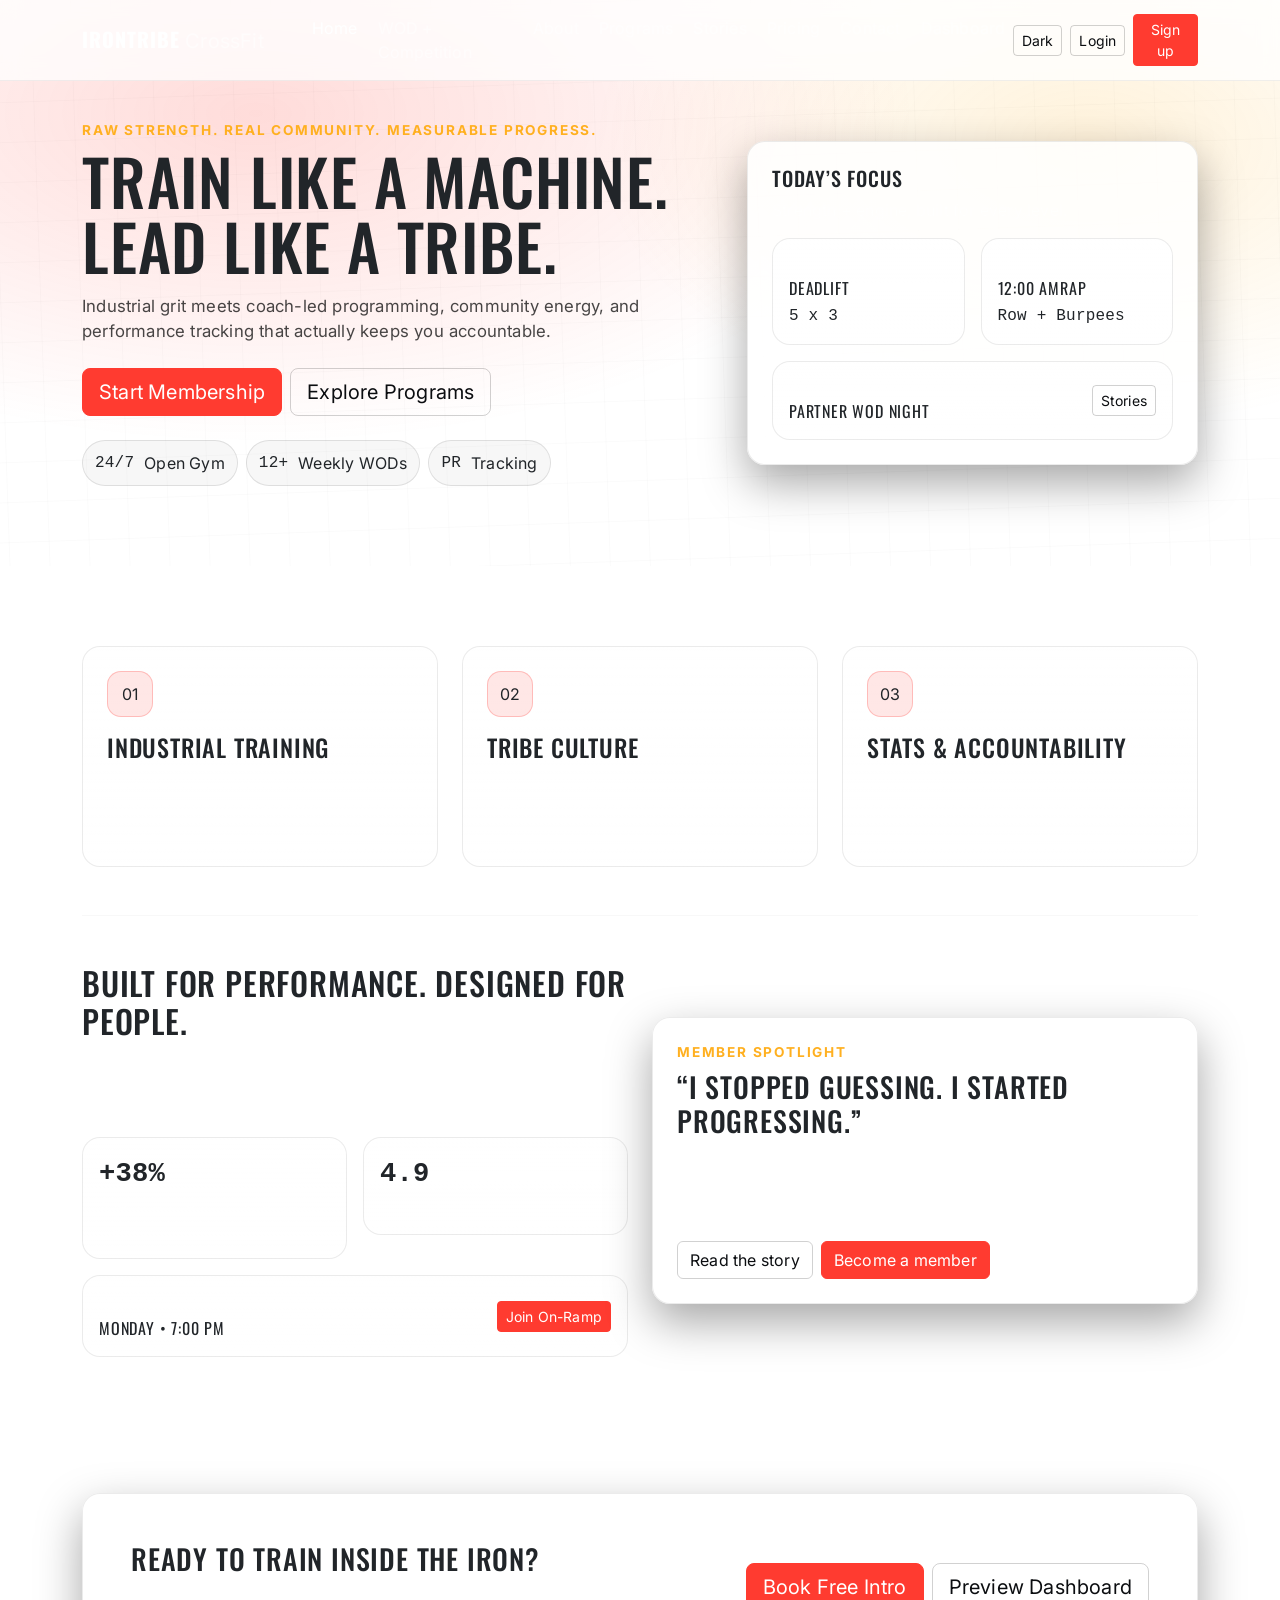
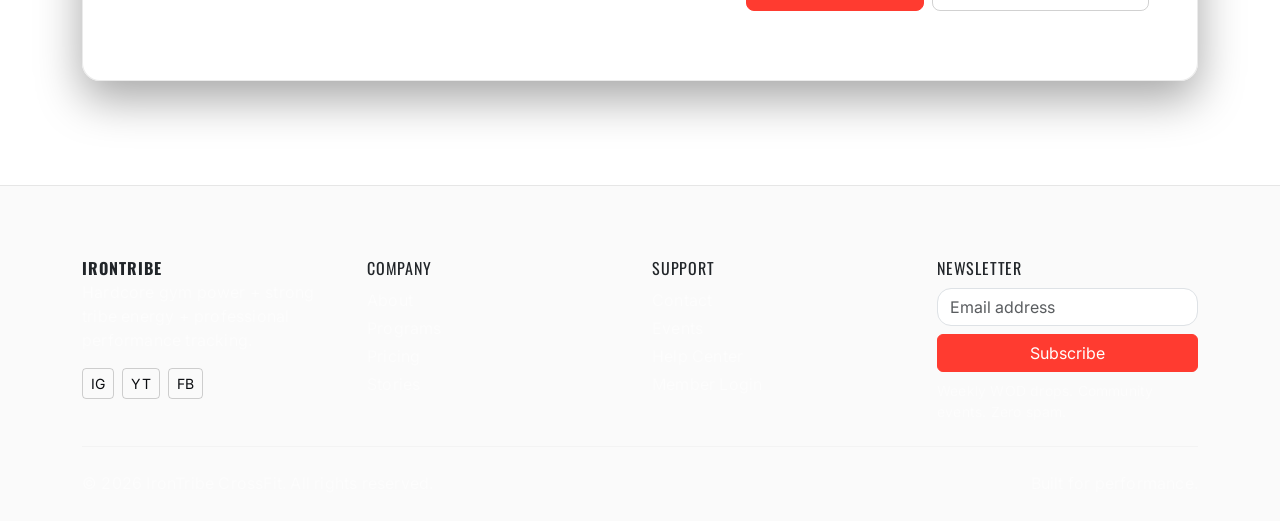
==== index.html @ 247bd391 "first commit" ====
<!doctype html>
<html lang="en" data-bs-theme="dark">
<head>
  <meta charset="utf-8">
  <meta name="viewport" content="width=device-width, initial-scale=1">
  <title>IronTribe CrossFit - Home</title>
  <link rel="preconnect" href="https://fonts.googleapis.com">
  <link rel="preconnect" href="https://fonts.gstatic.com" crossorigin>
  <link href="https://fonts.googleapis.com/css2?family=Inter:wght@400;500;600;700;800;900&family=Oswald:wght@400;600;700&display=swap" rel="stylesheet">
  <link href="https://cdn.jsdelivr.net/npm/bootstrap@5.3.3/dist/css/bootstrap.min.css" rel="stylesheet">
  <link rel="stylesheet" href="assets/css/style.css">
</head>
<body>
  <nav class="navbar navbar-expand-lg navbar-glass fixed-top">
    <div class="container">
      <a class="navbar-brand text-white" href="index.html">
        <span class="brand-mark h-display">IronTribe</span> <span class="text-white-50">CrossFit</span>
      </a>

      <div class="d-flex align-items-center gap-2 ms-auto order-lg-2">
        <button id="themeToggle" class="btn btn-sm btn-ghost" type="button" aria-pressed="false">Dark</button>
        <a class="btn btn-sm btn-ghost d-none d-md-inline-flex" href="login.html">Login</a>
        <a class="btn btn-sm btn-brand d-none d-md-inline-flex" href="register.html">Sign up</a>
        <button class="navbar-toggler btn btn-sm btn-ghost" type="button" data-bs-toggle="offcanvas" data-bs-target="#offcanvasNav" aria-controls="offcanvasNav">
          Menu
        </button>
      </div>

      <div class="collapse navbar-collapse order-lg-1">
        <ul class="navbar-nav ms-lg-4 gap-lg-1">
          <li class="nav-item"><a class="nav-link text-white" href="index.html">Home</a></li>
          <li class="nav-item"><a class="nav-link text-white-50" href="home-2.html">WOD + Competition</a></li>
          <li class="nav-item"><a class="nav-link text-white-50" href="about.html">About</a></li>
          <li class="nav-item"><a class="nav-link text-white-50" href="services.html">Programs</a></li>
          <li class="nav-item"><a class="nav-link text-white-50" href="blog.html">Stories</a></li>
          <li class="nav-item"><a class="nav-link text-white-50" href="pricing.html">Pricing</a></li>
          <li class="nav-item"><a class="nav-link text-white-50" href="contact.html">Contact</a></li>
          <li class="nav-item"><a class="nav-link text-white-50" href="dashboard.html">Dashboard</a></li>
        </ul>
      </div>
    </div>
  </nav>

  <div class="offcanvas offcanvas-end" tabindex="-1" id="offcanvasNav" aria-labelledby="offcanvasNavLabel">
    <div class="offcanvas-header">
      <h5 class="offcanvas-title h-display" id="offcanvasNavLabel">IronTribe</h5>
      <button type="button" class="btn-close" data-bs-dismiss="offcanvas" aria-label="Close"></button>
    </div>
    <div class="offcanvas-body">
      <div class="d-grid gap-2 mb-3">
        <a class="btn btn-ghost" href="login.html">Login</a>
        <a class="btn btn-brand" href="register.html">Sign up</a>
      </div>
      <ul class="navbar-nav">
        <li class="nav-item"><a class="nav-link" href="index.html">Home</a></li>
        <li class="nav-item"><a class="nav-link" href="home-2.html">WOD + Competition</a></li>
        <li class="nav-item"><a class="nav-link" href="about.html">About</a></li>
        <li class="nav-item"><a class="nav-link" href="services.html">Programs</a></li>
        <li class="nav-item"><a class="nav-link" href="blog.html">Stories</a></li>
        <li class="nav-item"><a class="nav-link" href="pricing.html">Pricing</a></li>
        <li class="nav-item"><a class="nav-link" href="contact.html">Contact</a></li>
        <li class="nav-item"><a class="nav-link" href="dashboard.html">Dashboard</a></li>
      </ul>
    </div>
  </div>

  <header class="hero">
    <div class="hero-grid" aria-hidden="true"></div>
    <div class="container">
      <div class="row align-items-center g-4">
        <div class="col-lg-7">
          <div class="kicker">Raw strength. Real community. Measurable progress.</div>
          <h1 class="mega h-display mt-2">Train like a machine.<br>Lead like a tribe.</h1>
          <p class="sublead mt-3 mb-4">Industrial grit meets coach-led programming, community energy, and performance tracking that actually keeps you accountable.</p>
          <div class="d-flex flex-wrap gap-2">
            <a class="btn btn-brand btn-lg" href="pricing.html">Start Membership</a>
            <a class="btn btn-ghost btn-lg" href="services.html">Explore Programs</a>
          </div>
          <div class="d-flex flex-wrap gap-2 mt-4">
            <span class="badge-metric"><span class="mono">24/7</span> Open Gym</span>
            <span class="badge-metric"><span class="mono">12+</span> Weekly WODs</span>
            <span class="badge-metric"><span class="mono">PR</span> Tracking</span>
          </div>
        </div>
        <div class="col-lg-5">
          <div class="surface p-4">
            <h5 class="h-display mb-2">Today’s Focus</h5>
            <p class="text-white-50 mb-3">Strength + engine, built for every level.</p>
            <div class="row g-3">
              <div class="col-6">
                <div class="card-industrial p-3 h-100">
                  <div class="text-white-50 small">Lift</div>
                  <div class="h-display mb-1">Deadlift</div>
                  <div class="mono">5 x 3</div>
                </div>
              </div>
              <div class="col-6">
                <div class="card-industrial p-3 h-100">
                  <div class="text-white-50 small">Metcon</div>
                  <div class="h-display mb-1">12:00 AMRAP</div>
                  <div class="mono">Row + Burpees</div>
                </div>
              </div>
              <div class="col-12">
                <div class="card-industrial p-3">
                  <div class="d-flex justify-content-between align-items-center">
                    <div>
                      <div class="text-white-50 small">Community</div>
                      <div class="h-display">Partner WOD Night</div>
                    </div>
                    <a class="btn btn-sm btn-ghost" href="blog.html">Stories</a>
                  </div>
                </div>
              </div>
            </div>
          </div>
        </div>
      </div>
    </div>
  </header>

  <section class="section">
    <div class="container">
      <div class="row g-4">
        <div class="col-lg-4">
          <div class="card-industrial p-4 h-100">
            <div class="icon-chip mb-3">01</div>
            <h4 class="h-display">Industrial Training</h4>
            <p class="text-white-50 mb-0">No fluff. Smart strength, classic conditioning, and relentless consistency.</p>
          </div>
        </div>
        <div class="col-lg-4">
          <div class="card-industrial p-4 h-100">
            <div class="icon-chip mb-3">02</div>
            <h4 class="h-display">Tribe Culture</h4>
            <p class="text-white-50 mb-0">Coaches know your name. Members celebrate PRs like victories.</p>
          </div>
        </div>
        <div class="col-lg-4">
          <div class="card-industrial p-4 h-100">
            <div class="icon-chip mb-3">03</div>
            <h4 class="h-display">Stats & Accountability</h4>
            <p class="text-white-50 mb-0">Track WODs, attendance, leaderboards, and personal records in one place.</p>
          </div>
        </div>
      </div>

      <hr class="hr-steel my-5">

      <div class="row align-items-center g-4">
        <div class="col-lg-6">
          <h2 class="h-display">Built for performance. Designed for people.</h2>
          <p class="text-white-50">We’re a premium functional training gym with industrial grit and a welcoming tribe. Whether you’re chasing your first pull-up or a competition podium, we build your plan and track the proof.</p>
          <div class="row g-3">
            <div class="col-6">
              <div class="card-industrial p-3">
                <div class="stat mono">+38%</div>
                <div class="text-white-50">Average strength increase (12 weeks)</div>
              </div>
            </div>
            <div class="col-6">
              <div class="card-industrial p-3">
                <div class="stat mono">4.9</div>
                <div class="text-white-50">Community rating</div>
              </div>
            </div>
            <div class="col-12">
              <div class="card-industrial p-3">
                <div class="d-flex justify-content-between flex-wrap gap-2 align-items-center">
                  <div>
                    <div class="text-white-50">Next On-Ramp</div>
                    <div class="h-display">Monday • 7:00 PM</div>
                  </div>
                  <a class="btn btn-sm btn-brand" href="services.html">Join On-Ramp</a>
                </div>
              </div>
            </div>
          </div>
        </div>
        <div class="col-lg-6">
          <div class="surface p-4">
            <div class="kicker">Member spotlight</div>
            <h3 class="h-display mt-2">“I stopped guessing. I started progressing.”</h3>
            <p class="text-white-50 mb-4">In 90 days, Mira built a 100kg deadlift, got her first strict pull-up, and finally stayed consistent—because the tribe kept showing up with her.</p>
            <div class="d-flex flex-wrap gap-2">
              <a class="btn btn-ghost" href="blog-details.html">Read the story</a>
              <a class="btn btn-brand" href="register.html">Become a member</a>
            </div>
          </div>
        </div>
      </div>

    </div>
  </section>

  <section class="section-sm">
    <div class="container">
      <div class="surface p-4 p-lg-5">
        <div class="row align-items-center g-4">
          <div class="col-lg-7">
            <h3 class="h-display">Ready to train inside the iron?</h3>
            <p class="text-white-50 mb-0">Book a free intro, meet a coach, and get a plan that fits your body and your schedule.</p>
          </div>
          <div class="col-lg-5">
            <div class="d-flex flex-wrap gap-2 justify-content-lg-end">
              <a class="btn btn-brand btn-lg" href="contact.html">Book Free Intro</a>
              <a class="btn btn-ghost btn-lg" href="dashboard.html">Preview Dashboard</a>
            </div>
          </div>
        </div>
      </div>
    </div>
  </section>

  <footer class="footer mt-5">
    <div class="container">
      <div class="row g-4">
        <div class="col-lg-3">
          <div class="h-display brand-mark">IronTribe</div>
          <p class="text-white-50">Hardcore gym power + strong tribe energy + professional performance tracking.</p>
          <div class="d-flex gap-2">
            <a class="btn btn-sm btn-ghost" href="#">IG</a>
            <a class="btn btn-sm btn-ghost" href="#">YT</a>
            <a class="btn btn-sm btn-ghost" href="#">FB</a>
          </div>
        </div>
        <div class="col-6 col-lg-3">
          <div class="h-display mb-2">Company</div>
          <div class="d-grid gap-1">
            <a class="text-white-50" href="about.html">About</a>
            <a class="text-white-50" href="services.html">Programs</a>
            <a class="text-white-50" href="pricing.html">Pricing</a>
            <a class="text-white-50" href="blog.html">Stories</a>
          </div>
        </div>
        <div class="col-6 col-lg-3">
          <div class="h-display mb-2">Support</div>
          <div class="d-grid gap-1">
            <a class="text-white-50" href="contact.html">Contact</a>
            <a class="text-white-50" href="coming-soon.html">Events</a>
            <a class="text-white-50" href="404.html">Help Center</a>
            <a class="text-white-50" href="login.html">Member Login</a>
          </div>
        </div>
        <div class="col-lg-3">
          <div class="h-display mb-2">Newsletter</div>
          <form class="d-grid gap-2">
            <input class="form-control" type="email" placeholder="Email address" required>
            <button class="btn btn-brand" type="submit">Subscribe</button>
            <div class="text-white-50 small">Weekly WOD drops. Community events. Zero spam.</div>
          </form>
        </div>
      </div>
      <hr class="hr-steel my-4">
      <div class="d-flex flex-wrap gap-2 justify-content-between align-items-center">
        <div class="text-white-50">© <span id="currentYear">2026</span> IronTribe CrossFit. All rights reserved.</div>
        <div class="text-white-50">Built for performance.</div>
      </div>
    </div>
  </footer>

  <button id="backToTop" class="btn btn-brand back-to-top" type="button">Top</button>

  <script src="https://cdn.jsdelivr.net/npm/bootstrap@5.3.3/dist/js/bootstrap.bundle.min.js"></script>
  <script src="assets/js/main.js"></script>
</body>
</html>
---- assets/css/style.css ----
:root{
  --brand: #ff3b30;
  --brand-2: #ffb020;
  --ink: #0b0d10;
  --ink-2: #11151b;
  --paper: #f6f7f9;
  --muted: rgba(255,255,255,.7);
  --steel: rgba(255,255,255,.08);
  --shadow: 0 18px 45px rgba(0,0,0,.35);
  --radius: 18px;
}

html[data-bs-theme="dark"]{
  --paper: #0b0d10;
  --ink: #f6f7f9;
  --ink-2: #d6d9df;
}

body{
  font-family: "Inter", system-ui, -apple-system, Segoe UI, Roboto, Arial, sans-serif;
  letter-spacing: .2px;
}

.h-display{
  font-family: "Oswald", system-ui, -apple-system, Segoe UI, Roboto, Arial, sans-serif;
  letter-spacing: .8px;
  text-transform: uppercase;
}

.brand-mark{
  font-weight: 900;
  letter-spacing: 1px;
}

.navbar{
  backdrop-filter: blur(10px);
}

.navbar-glass{
  background: linear-gradient(180deg, rgba(0,0,0,.55), rgba(0,0,0,.25));
  border-bottom: 1px solid rgba(255,255,255,.08);
}

html[data-bs-theme="light"] .navbar-glass{
  background: rgba(255,255,255,.75);
  border-bottom: 1px solid rgba(0,0,0,.06);
}

.btn-brand{
  --bs-btn-bg: var(--brand);
  --bs-btn-border-color: var(--brand);
  --bs-btn-hover-bg: #ff1f15;
  --bs-btn-hover-border-color: #ff1f15;
  --bs-btn-color: #fff;
  --bs-btn-hover-color: #fff;
}

.btn-ghost{
  --bs-btn-bg: transparent;
  --bs-btn-border-color: rgba(255,255,255,.22);
  --bs-btn-color: #fff;
  --bs-btn-hover-bg: rgba(255,255,255,.08);
  --bs-btn-hover-color: #fff;
}

html[data-bs-theme="light"] .btn-ghost{
  --bs-btn-border-color: rgba(0,0,0,.18);
  --bs-btn-color: #0b0d10;
  --bs-btn-hover-bg: rgba(0,0,0,.06);
  --bs-btn-hover-color: #0b0d10;
}

.section{
  padding: 80px 0;
}

.section-sm{
  padding: 56px 0;
}

.surface{
  border-radius: var(--radius);
  border: 1px solid rgba(255,255,255,.10);
  background: rgba(255,255,255,.04);
  box-shadow: var(--shadow);
}

html[data-bs-theme="light"] .surface{
  border: 1px solid rgba(0,0,0,.08);
  background: rgba(255,255,255,.85);
}

.hero{
  position: relative;
  padding: 120px 0 80px;
  overflow: hidden;
}

.hero::before{
  content: "";
  position: absolute;
  inset: 0;
  background:
    radial-gradient(1200px 600px at 20% 20%, rgba(255,59,48,.35), transparent 55%),
    radial-gradient(900px 520px at 85% 25%, rgba(255,176,32,.25), transparent 55%),
    linear-gradient(180deg, rgba(0,0,0,.78), rgba(0,0,0,.35));
  z-index: 0;
}

html[data-bs-theme="light"] .hero::before{
  background:
    radial-gradient(1200px 600px at 20% 20%, rgba(255,59,48,.18), transparent 55%),
    radial-gradient(900px 520px at 85% 25%, rgba(255,176,32,.16), transparent 55%),
    linear-gradient(180deg, rgba(255,255,255,.92), rgba(255,255,255,.78));
}

.hero .container{
  position: relative;
  z-index: 1;
}

.hero-grid{
  position: absolute;
  inset: -40px;
  opacity: .35;
  background-image:
    linear-gradient(to right, rgba(255,255,255,.08) 1px, transparent 1px),
    linear-gradient(to bottom, rgba(255,255,255,.08) 1px, transparent 1px);
  background-size: 40px 40px;
  transform: rotate(-2deg);
  z-index: 0;
}

html[data-bs-theme="light"] .hero-grid{
  opacity: .18;
  background-image:
    linear-gradient(to right, rgba(0,0,0,.10) 1px, transparent 1px),
    linear-gradient(to bottom, rgba(0,0,0,.10) 1px, transparent 1px);
}

.kicker{
  color: var(--brand-2);
  font-weight: 700;
  text-transform: uppercase;
  letter-spacing: 1.8px;
  font-size: .85rem;
}

.mega{
  font-size: clamp(2.2rem, 3.7vw + 1rem, 4.2rem);
  line-height: 1.02;
}

.sublead{
  font-size: 1.05rem;
  color: rgba(255,255,255,.82);
}

html[data-bs-theme="light"] .sublead{
  color: rgba(0,0,0,.72);
}

.badge-metric{
  display: inline-flex;
  align-items: center;
  gap: 10px;
  padding: 10px 12px;
  border-radius: 999px;
  border: 1px solid rgba(255,255,255,.14);
  background: rgba(255,255,255,.06);
}

html[data-bs-theme="light"] .badge-metric{
  border: 1px solid rgba(0,0,0,.10);
  background: rgba(0,0,0,.03);
}

.card-industrial{
  border-radius: var(--radius);
  border: 1px solid rgba(255,255,255,.10);
  background: linear-gradient(180deg, rgba(255,255,255,.06), rgba(255,255,255,.03));
}

html[data-bs-theme="light"] .card-industrial{
  border: 1px solid rgba(0,0,0,.08);
  background: linear-gradient(180deg, rgba(255,255,255,.95), rgba(255,255,255,.85));
}

.icon-chip{
  width: 46px;
  height: 46px;
  border-radius: 14px;
  display: inline-flex;
  align-items: center;
  justify-content: center;
  background: rgba(255,59,48,.12);
  border: 1px solid rgba(255,59,48,.25);
}

.stat{
  font-weight: 900;
  font-size: 1.7rem;
}

.hr-steel{
  border-top: 1px solid rgba(255,255,255,.12);
}

html[data-bs-theme="light"] .hr-steel{
  border-top: 1px solid rgba(0,0,0,.10);
}

.footer{
  padding: 70px 0 26px;
  border-top: 1px solid rgba(255,255,255,.10);
  background: linear-gradient(180deg, rgba(255,255,255,.03), rgba(255,255,255,.02));
}

html[data-bs-theme="light"] .footer{
  border-top: 1px solid rgba(0,0,0,.08);
  background: rgba(0,0,0,.02);
}

.footer a{
  text-decoration: none;
}

.back-to-top{
  position: fixed;
  right: 18px;
  bottom: 18px;
  z-index: 1030;
  display: none;
}

.table thead th{
  white-space: nowrap;
}

.mono{
  font-family: ui-monospace, SFMono-Regular, Menlo, Monaco, Consolas, "Liberation Mono", "Courier New", monospace;
}

.page-hero{
  padding: 86px 0 48px;
  position: relative;
  overflow: hidden;
}

.page-hero::before{
  content: "";
  position: absolute;
  inset: 0;
  background:
    radial-gradient(1100px 520px at 15% 30%, rgba(255,59,48,.22), transparent 55%),
    radial-gradient(900px 520px at 85% 20%, rgba(255,176,32,.16), transparent 55%),
    linear-gradient(180deg, rgba(0,0,0,.70), rgba(0,0,0,.30));
  z-index: 0;
}

html[data-bs-theme="light"] .page-hero::before{
  background:
    radial-gradient(1100px 520px at 15% 30%, rgba(255,59,48,.14), transparent 55%),
    radial-gradient(900px 520px at 85% 20%, rgba(255,176,32,.12), transparent 55%),
    linear-gradient(180deg, rgba(255,255,255,.92), rgba(255,255,255,.78));
}

.page-hero .container{
  position: relative;
  z-index: 1;
}

.form-control, .form-select{
  border-radius: 14px;
}

.rounded-xxl{
  border-radius: 24px;
}
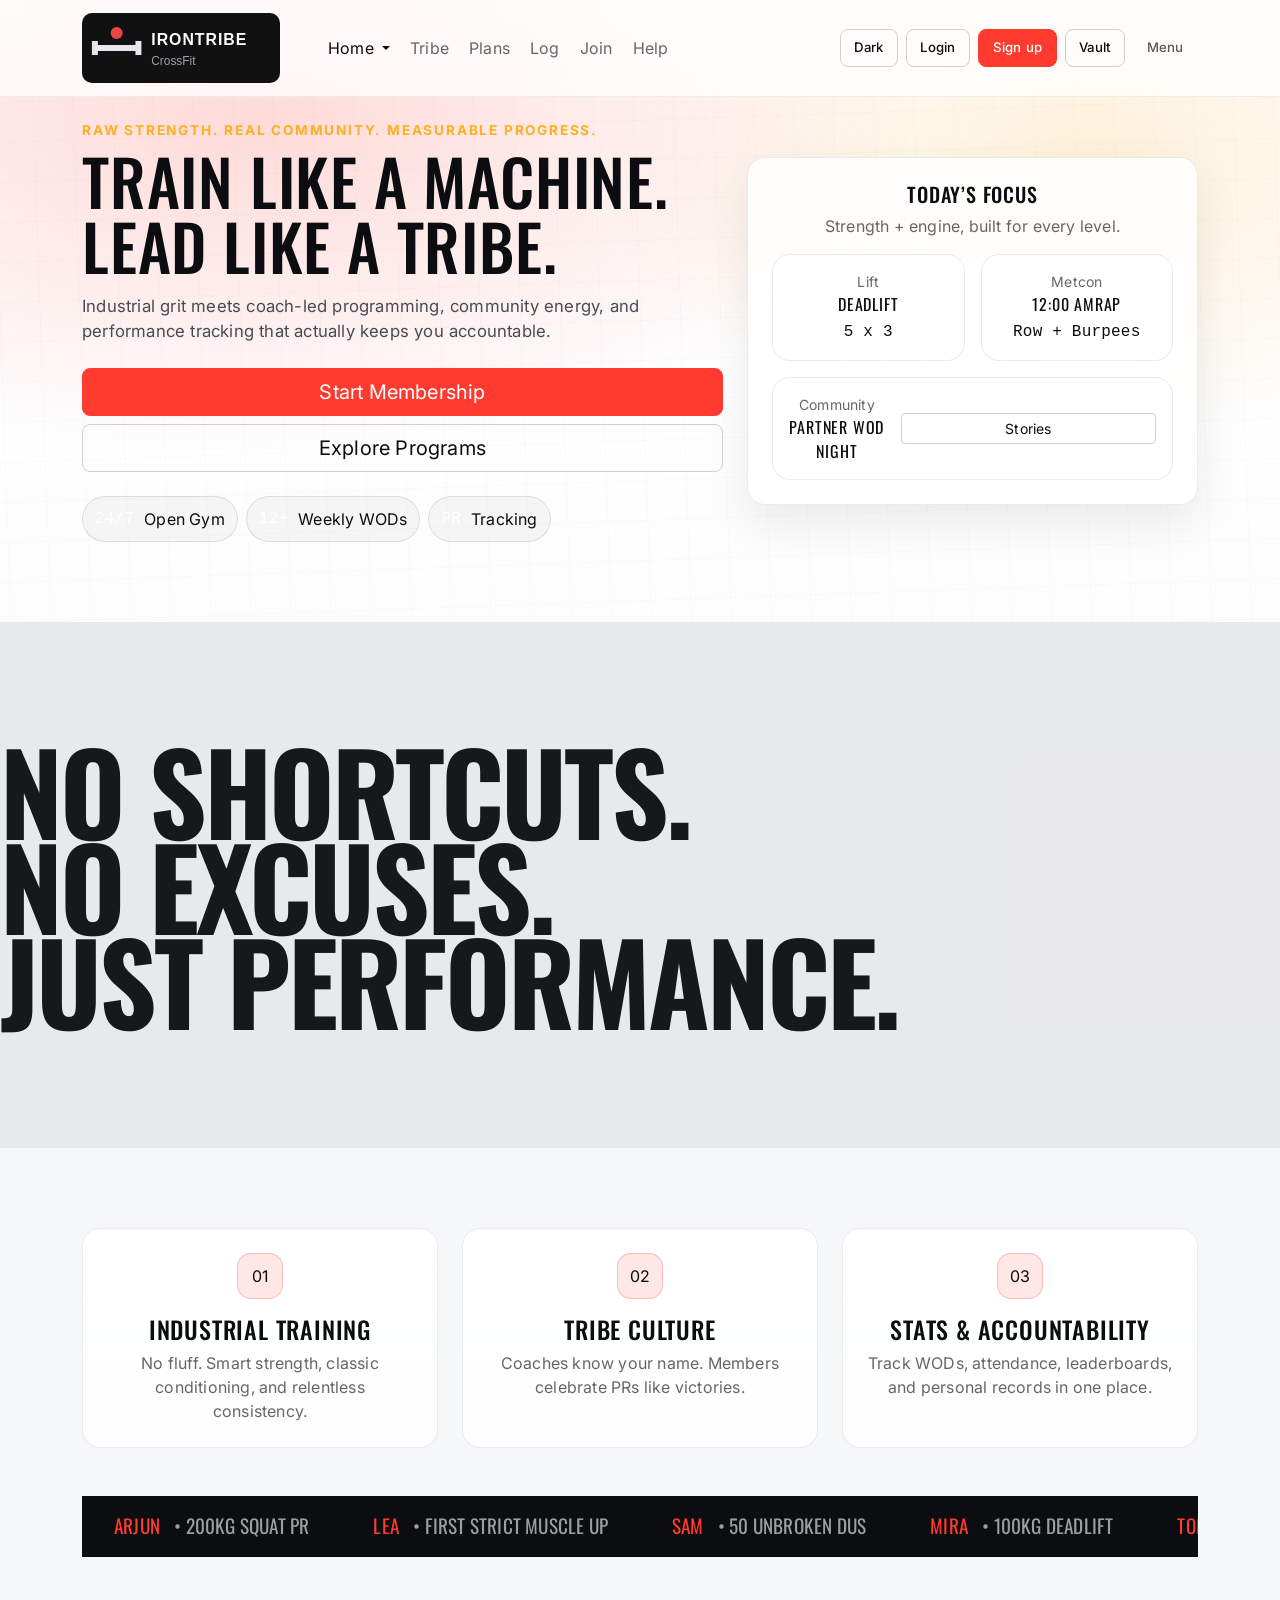
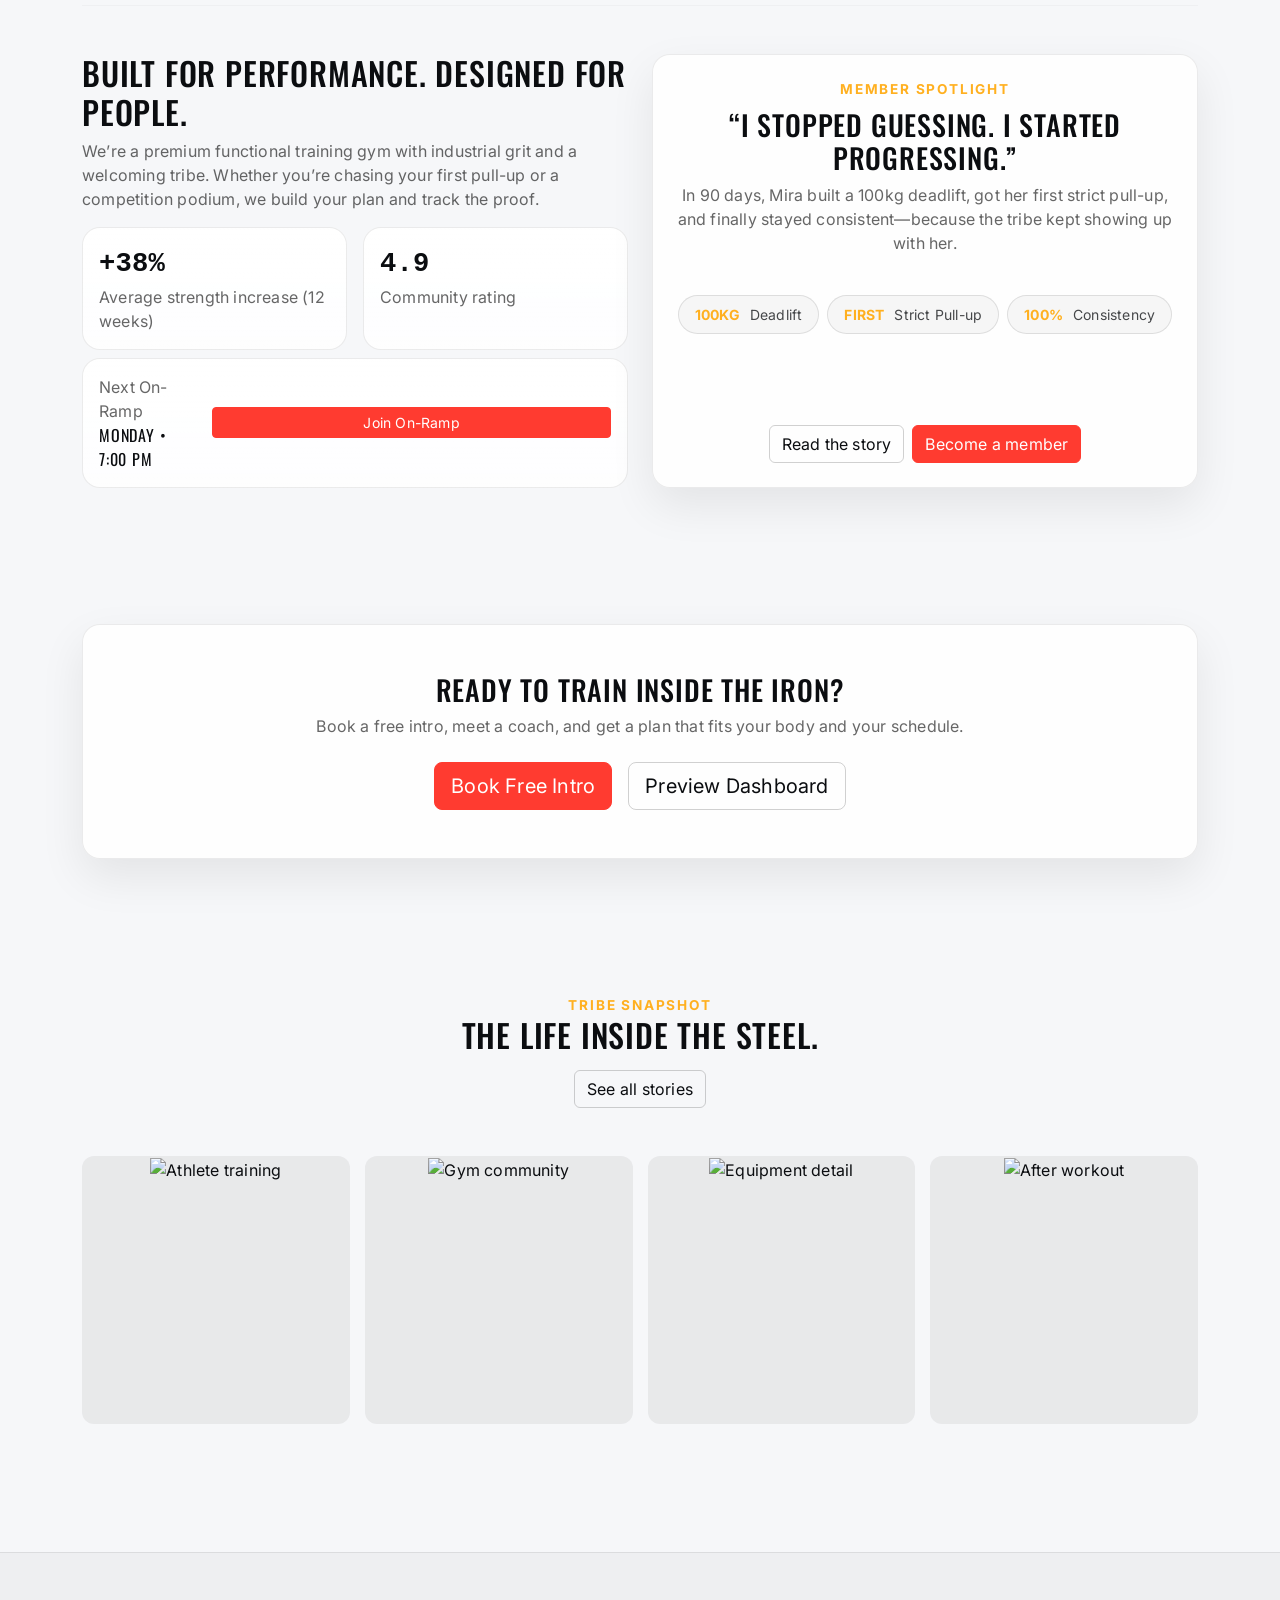
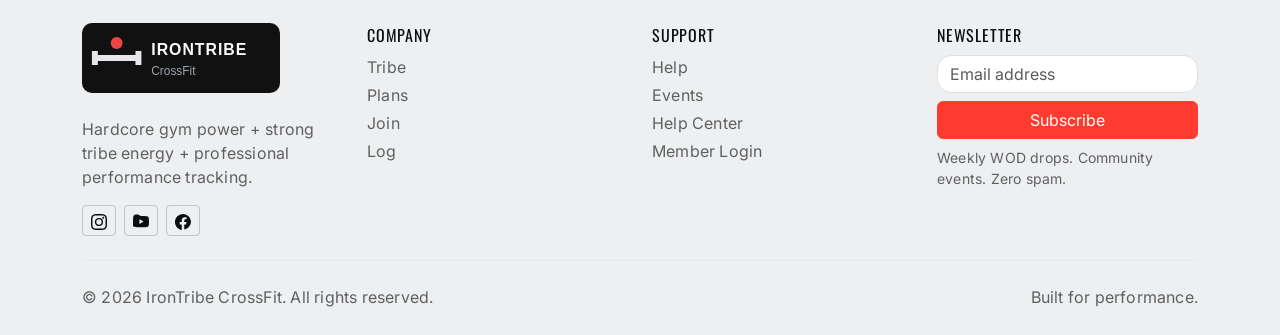
==== commit 5cc878d7: "upd1" ====
--- a/index.html
+++ b/index.html
@@ -1,41 +1,56 @@
 <!doctype html>
 <html lang="en" data-bs-theme="dark">
+
 <head>
+  <link rel="icon" type="image/svg+xml" href="assets/images/favicon.svg">
   <meta charset="utf-8">
   <meta name="viewport" content="width=device-width, initial-scale=1">
   <title>IronTribe CrossFit - Home</title>
   <link rel="preconnect" href="https://fonts.googleapis.com">
   <link rel="preconnect" href="https://fonts.gstatic.com" crossorigin>
-  <link href="https://fonts.googleapis.com/css2?family=Inter:wght@400;500;600;700;800;900&family=Oswald:wght@400;600;700&display=swap" rel="stylesheet">
+  <link
+    href="https://fonts.googleapis.com/css2?family=Inter:wght@400;500;600;700;800;900&family=Oswald:wght@400;600;700&display=swap"
+    rel="stylesheet">
   <link href="https://cdn.jsdelivr.net/npm/bootstrap@5.3.3/dist/css/bootstrap.min.css" rel="stylesheet">
   <link rel="stylesheet" href="assets/css/style.css">
 </head>
+
 <body>
   <nav class="navbar navbar-expand-lg navbar-glass fixed-top">
     <div class="container">
-      <a class="navbar-brand text-white" href="index.html">
-        <span class="brand-mark h-display">IronTribe</span> <span class="text-white-50">CrossFit</span>
+      <a class="navbar-brand" href="index.html">
+        <img src="assets/images/logo.svg" alt="CrossFit Box Logo">
       </a>
 
       <div class="d-flex align-items-center gap-2 ms-auto order-lg-2">
         <button id="themeToggle" class="btn btn-sm btn-ghost" type="button" aria-pressed="false">Dark</button>
         <a class="btn btn-sm btn-ghost d-none d-md-inline-flex" href="login.html">Login</a>
-        <a class="btn btn-sm btn-brand d-none d-md-inline-flex" href="register.html">Sign up</a>
-        <button class="navbar-toggler btn btn-sm btn-ghost" type="button" data-bs-toggle="offcanvas" data-bs-target="#offcanvasNav" aria-controls="offcanvasNav">
+        <a class="btn btn-sm btn-brand d-none d-md-inline-flex" style="white-space: nowrap;" href="register.html">Sign
+          up</a>
+        <a class="btn btn-sm btn-ghost d-none d-md-inline-flex" href="dashboard.html">Vault</a>
+        <button class="navbar-toggler btn btn-sm btn-ghost" type="button" data-bs-toggle="offcanvas"
+          data-bs-target="#offcanvasNav" aria-controls="offcanvasNav">
           Menu
         </button>
       </div>
 
       <div class="collapse navbar-collapse order-lg-1">
         <ul class="navbar-nav ms-lg-4 gap-lg-1">
-          <li class="nav-item"><a class="nav-link text-white" href="index.html">Home</a></li>
-          <li class="nav-item"><a class="nav-link text-white-50" href="home-2.html">WOD + Competition</a></li>
-          <li class="nav-item"><a class="nav-link text-white-50" href="about.html">About</a></li>
-          <li class="nav-item"><a class="nav-link text-white-50" href="services.html">Programs</a></li>
-          <li class="nav-item"><a class="nav-link text-white-50" href="blog.html">Stories</a></li>
-          <li class="nav-item"><a class="nav-link text-white-50" href="pricing.html">Pricing</a></li>
-          <li class="nav-item"><a class="nav-link text-white-50" href="contact.html">Contact</a></li>
-          <li class="nav-item"><a class="nav-link text-white-50" href="dashboard.html">Dashboard</a></li>
+          <li class="nav-item dropdown">
+            <a class="nav-link dropdown-toggle active" href="#" role="button" data-bs-toggle="dropdown"
+              aria-expanded="false">
+              Home
+            </a>
+            <ul class="dropdown-menu">
+              <li><a class="dropdown-item active" href="index.html">Main</a></li>
+              <li><a class="dropdown-item" href="home-2.html">Pro</a></li>
+            </ul>
+          </li>
+          <li class="nav-item"><a class="nav-link" href="about.html">Tribe</a></li>
+          <li class="nav-item"><a class="nav-link" href="services.html">Plans</a></li>
+          <li class="nav-item"><a class="nav-link" href="blog.html">Log</a></li>
+          <li class="nav-item"><a class="nav-link" href="pricing.html">Join</a></li>
+          <li class="nav-item"><a class="nav-link" href="contact.html">Help</a></li>
         </ul>
       </div>
     </div>
@@ -47,20 +62,21 @@
       <button type="button" class="btn-close" data-bs-dismiss="offcanvas" aria-label="Close"></button>
     </div>
     <div class="offcanvas-body">
-      <div class="d-grid gap-2 mb-3">
+      <ul class="navbar-nav mb-4">
+        <li class="nav-item"><a class="nav-link active" href="index.html">Home (Main)</a></li>
+        <li class="nav-item"><a class="nav-link" href="home-2.html">Home (Pro)</a></li>
+        <li class="nav-item"><a class="nav-link" href="about.html">Tribe</a></li>
+        <li class="nav-item"><a class="nav-link" href="services.html">Plans</a></li>
+        <li class="nav-item"><a class="nav-link" href="blog.html">Log</a></li>
+        <li class="nav-item"><a class="nav-link" href="pricing.html">Join</a></li>
+        <li class="nav-item"><a class="nav-link" href="contact.html">Help</a></li>
+      </ul>
+      <hr class="hr-steel mb-4">
+      <div class="d-grid gap-2">
         <a class="btn btn-ghost" href="login.html">Login</a>
         <a class="btn btn-brand" href="register.html">Sign up</a>
-      </div>
-      <ul class="navbar-nav">
-        <li class="nav-item"><a class="nav-link" href="index.html">Home</a></li>
-        <li class="nav-item"><a class="nav-link" href="home-2.html">WOD + Competition</a></li>
-        <li class="nav-item"><a class="nav-link" href="about.html">About</a></li>
-        <li class="nav-item"><a class="nav-link" href="services.html">Programs</a></li>
-        <li class="nav-item"><a class="nav-link" href="blog.html">Stories</a></li>
-        <li class="nav-item"><a class="nav-link" href="pricing.html">Pricing</a></li>
-        <li class="nav-item"><a class="nav-link" href="contact.html">Contact</a></li>
-        <li class="nav-item"><a class="nav-link" href="dashboard.html">Dashboard</a></li>
-      </ul>
+        <a class="btn btn-ghost" href="dashboard.html">Vault</a>
+      </div>
     </div>
   </div>
 
@@ -68,33 +84,34 @@
     <div class="hero-grid" aria-hidden="true"></div>
     <div class="container">
       <div class="row align-items-center g-4">
-        <div class="col-lg-7">
+        <div class="col-lg-7 text-center text-lg-start">
           <div class="kicker">Raw strength. Real community. Measurable progress.</div>
           <h1 class="mega h-display mt-2">Train like a machine.<br>Lead like a tribe.</h1>
-          <p class="sublead mt-3 mb-4">Industrial grit meets coach-led programming, community energy, and performance tracking that actually keeps you accountable.</p>
-          <div class="d-flex flex-wrap gap-2">
-            <a class="btn btn-brand btn-lg" href="pricing.html">Start Membership</a>
-            <a class="btn btn-ghost btn-lg" href="services.html">Explore Programs</a>
-          </div>
-          <div class="d-flex flex-wrap gap-2 mt-4">
+          <p class="sublead mt-3 mb-4">Industrial grit meets coach-led programming, community energy, and performance
+            tracking that actually keeps you accountable.</p>
+          <div class="d-flex flex-wrap gap-2 justify-content-center justify-content-lg-start">
+            <a class="btn btn-brand btn-lg w-100 w-sm-auto" href="pricing.html">Start Membership</a>
+            <a class="btn btn-ghost btn-lg w-100 w-sm-auto" href="services.html">Explore Programs</a>
+          </div>
+          <div class="d-flex flex-wrap gap-2 mt-4 justify-content-center justify-content-lg-start">
             <span class="badge-metric"><span class="mono">24/7</span> Open Gym</span>
             <span class="badge-metric"><span class="mono">12+</span> Weekly WODs</span>
             <span class="badge-metric"><span class="mono">PR</span> Tracking</span>
           </div>
         </div>
         <div class="col-lg-5">
-          <div class="surface p-4">
+          <div class="surface p-4 text-center">
             <h5 class="h-display mb-2">Today’s Focus</h5>
-            <p class="text-white-50 mb-3">Strength + engine, built for every level.</p>
+            <p class="text-theme-muted mb-3">Strength + engine, built for every level.</p>
             <div class="row g-3">
-              <div class="col-6">
+              <div class="col-12 col-sm-6">
                 <div class="card-industrial p-3 h-100">
                   <div class="text-white-50 small">Lift</div>
                   <div class="h-display mb-1">Deadlift</div>
                   <div class="mono">5 x 3</div>
                 </div>
               </div>
-              <div class="col-6">
+              <div class="col-12 col-sm-6">
                 <div class="card-industrial p-3 h-100">
                   <div class="text-white-50 small">Metcon</div>
                   <div class="h-display mb-1">12:00 AMRAP</div>
@@ -103,12 +120,12 @@
               </div>
               <div class="col-12">
                 <div class="card-industrial p-3">
-                  <div class="d-flex justify-content-between align-items-center">
+                  <div class="d-flex flex-column flex-sm-row justify-content-between align-items-center gap-3">
                     <div>
                       <div class="text-white-50 small">Community</div>
                       <div class="h-display">Partner WOD Night</div>
                     </div>
-                    <a class="btn btn-sm btn-ghost" href="blog.html">Stories</a>
+                    <a class="btn btn-sm btn-ghost w-100 w-sm-auto" href="blog.html">Stories</a>
                   </div>
                 </div>
               </div>
@@ -118,71 +135,120 @@
       </div>
     </div>
   </header>
+
+  <section class="manifesto-section">
+    <div class="container-fluid px-0">
+      <div class="manifesto-text">
+        No Shortcuts.<br>
+        No Excuses.<br>
+        <span class="text-brand">Just Performance.</span>
+      </div>
+    </div>
+  </section>
 
   <section class="section">
     <div class="container">
       <div class="row g-4">
         <div class="col-lg-4">
-          <div class="card-industrial p-4 h-100">
-            <div class="icon-chip mb-3">01</div>
+          <div class="card-industrial p-4 h-100 text-center">
+            <div class="icon-chip mb-3 mx-auto">01</div>
             <h4 class="h-display">Industrial Training</h4>
-            <p class="text-white-50 mb-0">No fluff. Smart strength, classic conditioning, and relentless consistency.</p>
+            <p class="text-white-50 mb-0">No fluff. Smart strength, classic conditioning, and relentless consistency.
+            </p>
           </div>
         </div>
         <div class="col-lg-4">
-          <div class="card-industrial p-4 h-100">
-            <div class="icon-chip mb-3">02</div>
+          <div class="card-industrial p-4 h-100 text-center">
+            <div class="icon-chip mb-3 mx-auto">02</div>
             <h4 class="h-display">Tribe Culture</h4>
             <p class="text-white-50 mb-0">Coaches know your name. Members celebrate PRs like victories.</p>
           </div>
         </div>
         <div class="col-lg-4">
-          <div class="card-industrial p-4 h-100">
-            <div class="icon-chip mb-3">03</div>
+          <div class="card-industrial p-4 h-100 text-center">
+            <div class="icon-chip mb-3 mx-auto">03</div>
             <h4 class="h-display">Stats & Accountability</h4>
             <p class="text-white-50 mb-0">Track WODs, attendance, leaderboards, and personal records in one place.</p>
           </div>
         </div>
       </div>
 
+      <div class="ticker-wrap mt-5">
+        <div class="ticker">
+          <div class="ticker-item">Arjun <span>• 200kg Squat PR</span></div>
+          <div class="ticker-item">Lea <span>• First Strict Muscle Up</span></div>
+          <div class="ticker-item">Sam <span>• 50 Unbroken DUs</span></div>
+          <div class="ticker-item">Mira <span>• 100kg Deadlift</span></div>
+          <div class="ticker-item">Tom <span>• Sub-4:00 Fran</span></div>
+          <!-- Duplicate for seamless loop -->
+          <div class="ticker-item">Arjun <span>• 200kg Squat PR</span></div>
+          <div class="ticker-item">Lea <span>• First Strict Muscle Up</span></div>
+          <div class="ticker-item">Sam <span>• 50 Unbroken DUs</span></div>
+          <div class="ticker-item">Mira <span>• 100kg Deadlift</span></div>
+          <div class="ticker-item">Tom <span>• Sub-4:00 Fran</span></div>
+        </div>
+      </div>
+
       <hr class="hr-steel my-5">
 
-      <div class="row align-items-center g-4">
+      <div class="row align-items-stretch g-4">
         <div class="col-lg-6">
-          <h2 class="h-display">Built for performance. Designed for people.</h2>
-          <p class="text-white-50">We’re a premium functional training gym with industrial grit and a welcoming tribe. Whether you’re chasing your first pull-up or a competition podium, we build your plan and track the proof.</p>
-          <div class="row g-3">
-            <div class="col-6">
-              <div class="card-industrial p-3">
-                <div class="stat mono">+38%</div>
-                <div class="text-white-50">Average strength increase (12 weeks)</div>
-              </div>
-            </div>
-            <div class="col-6">
-              <div class="card-industrial p-3">
-                <div class="stat mono">4.9</div>
-                <div class="text-white-50">Community rating</div>
-              </div>
-            </div>
-            <div class="col-12">
-              <div class="card-industrial p-3">
-                <div class="d-flex justify-content-between flex-wrap gap-2 align-items-center">
-                  <div>
-                    <div class="text-white-50">Next On-Ramp</div>
-                    <div class="h-display">Monday • 7:00 PM</div>
+          <div class="d-flex flex-column h-100">
+            <h2 class="h-display">Built for performance. Designed for people.</h2>
+            <p class="text-white-50">We’re a premium functional training gym with industrial grit and a welcoming tribe.
+              Whether you’re chasing your first pull-up or a competition podium, we build your plan and track the proof.
+            </p>
+            <div class="row g-3 flex-grow-1">
+              <div class="col-6">
+                <div class="card-industrial p-3 h-100">
+                  <div class="stat mono">+38%</div>
+                  <div class="text-white-50">Average strength increase (12 weeks)</div>
+                </div>
+              </div>
+              <div class="col-6">
+                <div class="card-industrial p-3 h-100">
+                  <div class="stat mono">4.9</div>
+                  <div class="text-white-50">Community rating</div>
+                </div>
+              </div>
+              <div class="col-12 mt-auto">
+                <div class="card-industrial p-3 w-100 mt-2">
+                  <div
+                    class="d-flex flex-column flex-sm-row justify-content-between gap-3 align-items-center text-center text-sm-start">
+                    <div>
+                      <div class="text-white-50">Next On-Ramp</div>
+                      <div class="h-display">Monday • 7:00 PM</div>
+                    </div>
+                    <a class="btn btn-sm btn-brand w-100 w-sm-auto" href="services.html">Join On-Ramp</a>
                   </div>
-                  <a class="btn btn-sm btn-brand" href="services.html">Join On-Ramp</a>
                 </div>
               </div>
             </div>
           </div>
         </div>
         <div class="col-lg-6">
-          <div class="surface p-4">
+          <div class="surface p-4 h-100 d-flex flex-column text-center">
             <div class="kicker">Member spotlight</div>
             <h3 class="h-display mt-2">“I stopped guessing. I started progressing.”</h3>
-            <p class="text-white-50 mb-4">In 90 days, Mira built a 100kg deadlift, got her first strict pull-up, and finally stayed consistent—because the tribe kept showing up with her.</p>
-            <div class="d-flex flex-wrap gap-2">
+            <p class="text-white-50">In 90 days, Mira built a 100kg deadlift, got her first strict pull-up, and
+              finally stayed consistent—because the tribe kept showing up with her.</p>
+
+            <div class="d-flex flex-wrap gap-2 my-4 justify-content-center">
+              <div class="badge-metric px-3 py-2">
+                <span class="text-brand-2 small fw-bold">100KG</span>
+                <span class="small opacity-75">Deadlift</span>
+              </div>
+              <div class="badge-metric px-3 py-2">
+                <span class="text-brand-2 small fw-bold">FIRST</span>
+                <span class="small opacity-75">Strict Pull-up</span>
+              </div>
+              <div class="badge-metric px-3 py-2">
+                <span class="text-brand-2 small fw-bold">100%</span>
+                <span class="small opacity-75">Consistency</span>
+              </div>
+            </div>
+
+            <div class="d-flex flex-wrap gap-2 mt-auto justify-content-center">
               <a class="btn btn-ghost" href="blog-details.html">Read the story</a>
               <a class="btn btn-brand" href="register.html">Become a member</a>
             </div>
@@ -195,14 +261,13 @@
 
   <section class="section-sm">
     <div class="container">
-      <div class="surface p-4 p-lg-5">
-        <div class="row align-items-center g-4">
-          <div class="col-lg-7">
+      <div class="surface p-4 p-lg-5 text-center">
+        <div class="row justify-content-center g-4">
+          <div class="col-lg-8">
             <h3 class="h-display">Ready to train inside the iron?</h3>
-            <p class="text-white-50 mb-0">Book a free intro, meet a coach, and get a plan that fits your body and your schedule.</p>
-          </div>
-          <div class="col-lg-5">
-            <div class="d-flex flex-wrap gap-2 justify-content-lg-end">
+            <p class="text-white-50 mb-4">Book a free intro, meet a coach, and get a plan that fits your body and your
+              schedule.</p>
+            <div class="d-grid d-sm-flex gap-3 justify-content-center">
               <a class="btn btn-brand btn-lg" href="contact.html">Book Free Intro</a>
               <a class="btn btn-ghost btn-lg" href="dashboard.html">Preview Dashboard</a>
             </div>
@@ -212,31 +277,87 @@
     </div>
   </section>
 
+  <section class="section">
+    <div class="container text-center">
+      <div class="mb-5">
+        <div class="kicker">Tribe snapshot</div>
+        <h2 class="h-display mb-3">The life inside the steel.</h2>
+        <a class="btn btn-ghost" href="blog.html">See all stories</a>
+      </div>
+      <div class="gallery-grid">
+        <div class="gallery-item">
+          <img src="https://images.unsplash.com/photo-1517836357463-d25dfeac3438?w=800&q=80" alt="Athlete training">
+          <div class="gallery-overlay">
+            <span class="h-display">Raw Power</span>
+          </div>
+        </div>
+        <div class="gallery-item">
+          <img src="https://images.unsplash.com/photo-1517963879433-6ad2b056d712?w=800&q=80" alt="Gym community">
+          <div class="gallery-overlay">
+            <span class="h-display">Collective Energy</span>
+          </div>
+        </div>
+        <div class="gallery-item">
+          <img src="https://images.unsplash.com/photo-1526506118085-6078c9ef7841?w=800&q=80" alt="Equipment detail">
+          <div class="gallery-overlay">
+            <span class="h-display">Industrial Grit</span>
+          </div>
+        </div>
+        <div class="gallery-item">
+          <img src="https://images.unsplash.com/photo-1518611012118-29a8d63d681a?w=800&q=80" alt="After workout">
+          <div class="gallery-overlay">
+            <span class="h-display">Tribe Honor</span>
+          </div>
+        </div>
+      </div>
+    </div>
+  </section>
+
   <footer class="footer mt-5">
     <div class="container">
       <div class="row g-4">
         <div class="col-lg-3">
-          <div class="h-display brand-mark">IronTribe</div>
+          <div class="footer-logo-card">
+            <img src="assets/images/logo.svg" alt="CrossFit Box Logo">
+          </div>
           <p class="text-white-50">Hardcore gym power + strong tribe energy + professional performance tracking.</p>
           <div class="d-flex gap-2">
-            <a class="btn btn-sm btn-ghost" href="#">IG</a>
-            <a class="btn btn-sm btn-ghost" href="#">YT</a>
-            <a class="btn btn-sm btn-ghost" href="#">FB</a>
+            <a class="btn btn-sm btn-ghost" href="#" aria-label="Instagram">
+              <svg xmlns="http://www.w3.org/2000/svg" width="16" height="16" fill="currentColor" class="bi bi-instagram"
+                viewBox="0 0 16 16">
+                <path
+                  d="M8 0C5.829 0 5.556.01 4.703.048 3.85.088 3.269.222 2.76.42a3.9 3.9 0 0 0-1.417.923A3.9 3.9 0 0 0 .42 2.76C.222 3.268.087 3.85.048 4.7.01 5.555 0 5.827 0 8.001c0 2.172.01 2.444.048 3.297.04.852.174 1.433.372 1.942.205.526.478.972.923 1.417.444.445.89.719 1.416.923.51.198 1.09.333 1.942.372C5.555 15.99 5.827 16 8 16s2.444-.01 3.298-.048c.851-.04 1.434-.174 1.943-.372a3.9 3.9 0 0 0 1.416-.923c.445-.445.718-.891.923-1.417.197-.509.332-1.09.372-1.942C15.99 10.445 16 10.173 16 8s-.01-2.445-.048-3.299c-.04-.851-.175-1.433-.372-1.941a3.9 3.9 0 0 0-.923-1.417A3.9 3.9 0 0 0 13.24.42c-.51-.198-1.092-.333-1.943-.372C10.443.01 10.172 0 7.998 0zm-.717 1.442h.718c2.136 0 2.389.007 3.232.046.78.035 1.204.166 1.486.275.373.145.64.319.92.599.28.28.453.546.598.92.11.281.24.705.275 1.485.039.843.047 1.096.047 3.231s-.008 2.389-.047 3.232c-.035.78-.166 1.203-.275 1.485a2.5 2.5 0 0 1-.599.919c-.28.28-.546.453-.92.598-.282.11-.705.24-1.485.276-.843.038-1.096.047-3.232.047s-2.39-.009-3.233-.047c-.78-.036-1.203-.166-1.485-.276a2.5 2.5 0 0 1-.92-.598 2.5 2.5 0 0 1-.6-.92c-.109-.281-.24-.705-.275-1.485-.038-.843-.046-1.096-.046-3.233s.008-2.388.046-3.231c.036-.78.166-1.204.276-1.486.145-.373.319-.64.599-.92.28-.28.546-.453.92-.598.282-.11.705-.24 1.485-.276.738-.034 1.024-.044 2.515-.045zm4.988 1.328a.96.96 0 1 0 0 1.92.96.96 0 0 0 0-1.92m-4.27 1.122a4.109 4.109 0 1 0 0 8.217 4.109 4.109 0 0 0 0-8.217m0 1.441a2.667 2.667 0 1 1 0 5.334 2.667 2.667 0 0 1 0-5.334" />
+              </svg>
+            </a>
+            <a class="btn btn-sm btn-ghost" href="#" aria-label="YouTube">
+              <svg xmlns="http://www.w3.org/2000/svg" width="16" height="16" fill="currentColor" class="bi bi-youtube"
+                viewBox="0 0 16 16">
+                <path
+                  d="M8.051 1.999h.089c.822.003 4.987.033 6.11.335a2.01 2.01 0 0 1 1.415 1.42c.101.38.172.883.22 1.402l.01.104.022.26.008.104c.065.914.073 1.77.074 1.957v.075c-.001.194-.01 1.055-.075 1.97l-.008.104-.022.26-.01.104c-.048.519-.119 1.023-.22 1.402a2.01 2.01 0 0 1-1.415 1.42c-1.16.312-5.569.334-6.18.335h-.142c-.309 0-1.587-.006-2.927-.052l-.17-.006-.087-.004-.171-.007-.171-.007c-1.11-.049-2.367-.102-3.287-.335a2.01 2.01 0 0 1-1.415-1.42c-.101-.38-.172-.883-.22-1.402l-.01-.104-.022-.26-.008-.104C.065 7.086.057 6.23.056 6.043v-.075c.001-.194.01-1.055.075-1.97l.008-.104.022-.26.01-.104c.048-.519.119-1.023.22-1.402a2.01 2.01 0 0 1 1.415-1.42c.487-.13 1.544-.21 2.654-.26l.17-.007.172-.006.086-.003.171-.007A100 100 0 0 1 7.858 2zM6.4 5.209v4.818l4.157-2.408z" />
+              </svg>
+            </a>
+            <a class="btn btn-sm btn-ghost" href="#" aria-label="Facebook">
+              <svg xmlns="http://www.w3.org/2000/svg" width="16" height="16" fill="currentColor" class="bi bi-facebook"
+                viewBox="0 0 16 16">
+                <path
+                  d="M16 8.049c0-4.446-3.582-8.05-8-8.05C3.58 0-.002 3.603-.002 8.05c0 4.017 2.926 7.347 6.75 7.951v-5.625h-2.03V8.05H6.75V6.275c0-2.017 1.195-3.131 3.022-3.131.876 0 1.791.157 1.791.157v1.98h-1.009c-.993 0-1.303.621-1.303 1.258v1.51h2.218l-.354 2.326H9.25V15.4c3.824-.604 6.75-3.934 6.75-7.951" />
+              </svg>
+            </a>
           </div>
         </div>
         <div class="col-6 col-lg-3">
           <div class="h-display mb-2">Company</div>
           <div class="d-grid gap-1">
-            <a class="text-white-50" href="about.html">About</a>
-            <a class="text-white-50" href="services.html">Programs</a>
-            <a class="text-white-50" href="pricing.html">Pricing</a>
-            <a class="text-white-50" href="blog.html">Stories</a>
+            <a class="text-white-50" href="about.html">Tribe</a>
+            <a class="text-white-50" href="services.html">Plans</a>
+            <a class="text-white-50" href="pricing.html">Join</a>
+            <a class="text-white-50" href="blog.html">Log</a>
           </div>
         </div>
         <div class="col-6 col-lg-3">
           <div class="h-display mb-2">Support</div>
           <div class="d-grid gap-1">
-            <a class="text-white-50" href="contact.html">Contact</a>
+            <a class="text-white-50" href="contact.html">Help</a>
             <a class="text-white-50" href="coming-soon.html">Events</a>
             <a class="text-white-50" href="404.html">Help Center</a>
             <a class="text-white-50" href="login.html">Member Login</a>
@@ -264,4 +385,5 @@
   <script src="https://cdn.jsdelivr.net/npm/bootstrap@5.3.3/dist/js/bootstrap.bundle.min.js"></script>
   <script src="assets/js/main.js"></script>
 </body>
-</html>
+
+</html>
--- a/assets/css/style.css
+++ b/assets/css/style.css
@@ -1,144 +1,314 @@
-:root{
+:root {
   --brand: #ff3b30;
   --brand-2: #ffb020;
   --ink: #0b0d10;
-  --ink-2: #11151b;
+  --ink-2: #484b52;
   --paper: #f6f7f9;
-  --muted: rgba(255,255,255,.7);
-  --steel: rgba(255,255,255,.08);
-  --shadow: 0 18px 45px rgba(0,0,0,.35);
+  --muted: rgba(0, 0, 0, .6);
+  --steel: rgba(0, 0, 0, .06);
+  --shadow: 0 18px 45px rgba(0, 0, 0, .08);
   --radius: 18px;
 }
 
-html[data-bs-theme="dark"]{
+html[data-bs-theme="dark"] {
   --paper: #0b0d10;
   --ink: #f6f7f9;
   --ink-2: #d6d9df;
-}
-
-body{
+  --muted: rgba(255, 255, 255, .7);
+  --steel: rgba(255, 255, 255, .08);
+  --shadow: 0 18px 45px rgba(0, 0, 0, .35);
+}
+
+body {
   font-family: "Inter", system-ui, -apple-system, Segoe UI, Roboto, Arial, sans-serif;
   letter-spacing: .2px;
-}
-
-.h-display{
+  background-color: var(--paper);
+  color: var(--ink);
+}
+
+.h-display {
   font-family: "Oswald", system-ui, -apple-system, Segoe UI, Roboto, Arial, sans-serif;
   letter-spacing: .8px;
   text-transform: uppercase;
 }
 
-.brand-mark{
+.brand-mark {
   font-weight: 900;
   letter-spacing: 1px;
 }
 
-.navbar{
+/* --- Auth Pages --- */
+.auth-page {
+  min-height: 100vh;
+  display: flex;
+  align-items: center;
+  justify-content: center;
+  padding: 40px 0;
+  background:
+    radial-gradient(1100px 520px at 15% 30%, rgba(255, 59, 48, 0.15), transparent 55%),
+    radial-gradient(900px 520px at 85% 20%, rgba(255, 176, 32, 0.1), transparent 55%),
+    var(--paper);
+}
+
+.auth-logo {
+  height: 80px;
+  width: auto;
+  display: block;
+  margin: 0 auto 30px;
+  transition: transform 0.3s ease;
+}
+
+.auth-logo:hover {
+  transform: scale(1.05);
+}
+
+.auth-card {
+  width: 100%;
+}
+
+.navbar {
   backdrop-filter: blur(10px);
 }
 
-.navbar-glass{
-  background: linear-gradient(180deg, rgba(0,0,0,.55), rgba(0,0,0,.25));
-  border-bottom: 1px solid rgba(255,255,255,.08);
-}
-
-html[data-bs-theme="light"] .navbar-glass{
-  background: rgba(255,255,255,.75);
-  border-bottom: 1px solid rgba(0,0,0,.06);
-}
-
-.btn-brand{
+.navbar-brand img,
+.footer-logo-card img {
+  height: 70px;
+  /* Increased proportionally (+33%) */
+  width: 198px;
+  /* Increased by 50px */
+  object-fit: contain;
+  transition: all 0.3s ease;
+}
+
+@media (max-width: 768px) {
+
+  .navbar-brand img,
+  .footer-logo-card img {
+    height: 56px;
+    width: 160px;
+  }
+}
+
+@media (max-width: 480px) {
+
+  .navbar-brand img,
+  .footer-logo-card img {
+    height: 46px;
+    width: 130px;
+  }
+}
+
+.navbar-glass {
+  background: linear-gradient(180deg, rgba(0, 0, 0, .7), rgba(0, 0, 0, .35));
+  border-bottom: 1px solid rgba(255, 255, 255, .08);
+}
+
+.navbar .nav-link {
+  color: var(--muted);
+}
+
+.navbar .nav-link.active,
+.navbar .nav-link:hover {
+  color: var(--ink);
+}
+
+html[data-bs-theme="dark"] .navbar .nav-link {
+  color: rgba(255, 255, 255, .7);
+}
+
+html[data-bs-theme="dark"] .navbar .nav-link.active,
+html[data-bs-theme="dark"] .navbar .nav-link:hover {
+  color: #fff;
+}
+
+.navbar .nav-link {
+  transition: color 0.25s ease, transform 0.25s ease;
+}
+
+.navbar .nav-link:hover {
+  transform: translateY(-1px);
+}
+
+html[data-bs-theme="light"] .navbar-glass {
+  background: rgba(255, 255, 255, .75);
+  border-bottom: 1px solid rgba(0, 0, 0, .06);
+}
+
+@media (max-width: 576px) {
+  .navbar .btn {
+    padding: 0.25rem 0.6rem !important;
+    font-size: 0.75rem !important;
+    height: 32px !important;
+    display: inline-flex;
+    align-items: center;
+    justify-content: center;
+  }
+
+  .navbar .container>div.d-flex {
+    gap: 0.25rem !important;
+  }
+
+  .navbar-brand img {
+    height: 46px;
+    width: 130px;
+  }
+}
+
+.navbar .btn {
+  font-size: 0.825rem;
+  font-weight: 500;
+  padding: 0.4rem 0.85rem;
+  border-radius: 8px;
+  height: 38px;
+  display: inline-flex;
+  align-items: center;
+  justify-content: center;
+  transition: all 0.2s ease;
+}
+
+.navbar .navbar-toggler {
+  padding: 0.4rem 0.85rem;
+  border-radius: 8px;
+  height: 38px;
+  font-size: 0.825rem;
+  font-weight: 500;
+  border: 1px solid rgba(255, 255, 255, 0.22);
+}
+
+.btn-brand {
   --bs-btn-bg: var(--brand);
   --bs-btn-border-color: var(--brand);
   --bs-btn-hover-bg: #ff1f15;
   --bs-btn-hover-border-color: #ff1f15;
   --bs-btn-color: #fff;
   --bs-btn-hover-color: #fff;
-}
-
-.btn-ghost{
+  transition: all 0.3s cubic-bezier(0.4, 0, 0.2, 1);
+}
+
+.btn-brand:hover {
+  transform: translateY(-2px);
+  box-shadow: 0 8px 25px rgba(255, 59, 48, 0.35);
+}
+
+.btn-ghost {
   --bs-btn-bg: transparent;
-  --bs-btn-border-color: rgba(255,255,255,.22);
+  --bs-btn-border-color: rgba(255, 255, 255, .22);
   --bs-btn-color: #fff;
-  --bs-btn-hover-bg: rgba(255,255,255,.08);
+  --bs-btn-hover-bg: rgba(255, 255, 255, .08);
   --bs-btn-hover-color: #fff;
-}
-
-html[data-bs-theme="light"] .btn-ghost{
-  --bs-btn-border-color: rgba(0,0,0,.18);
+  transition: all 0.3s cubic-bezier(0.4, 0, 0.2, 1);
+}
+
+.btn-ghost:hover {
+  transform: translateY(-2px);
+  background-color: rgba(204, 74, 74, 0.37);
+  border-color: rgba(255, 255, 255, 0.4);
+}
+
+html[data-bs-theme="light"] .btn-ghost {
+  --bs-btn-border-color: rgba(0, 0, 0, .18);
   --bs-btn-color: #0b0d10;
-  --bs-btn-hover-bg: rgba(0,0,0,.06);
+  --bs-btn-hover-bg: rgba(204, 74, 74, 0.37);
   --bs-btn-hover-color: #0b0d10;
 }
 
-.section{
+.dropdown-menu {
+  --bs-dropdown-bg: #11151b;
+  --bs-dropdown-border-color: rgba(255, 255, 255, .12);
+  --bs-dropdown-link-color: var(--muted);
+  --bs-dropdown-link-hover-color: #fff;
+  --bs-dropdown-link-hover-bg: rgba(255, 255, 255, .06);
+  --bs-dropdown-border-radius: 14px;
+  --bs-dropdown-padding-y: 8px;
+  backdrop-filter: blur(15px);
+  box-shadow: var(--shadow);
+  border: 1px solid var(--bs-dropdown-border-color);
+}
+
+html[data-bs-theme="light"] .dropdown-menu {
+  --bs-dropdown-bg: rgba(255, 255, 255, .95);
+  --bs-dropdown-border-color: rgba(0, 0, 0, .08);
+  --bs-dropdown-link-color: var(--muted);
+  --bs-dropdown-link-hover-color: var(--ink);
+  --bs-dropdown-link-hover-bg: rgba(0, 0, 0, .04);
+}
+
+.dropdown-item {
+  padding: 8px 16px;
+  font-weight: 500;
+  font-size: .95rem;
+  transition: all .2s;
+}
+
+.section {
   padding: 80px 0;
 }
 
-.section-sm{
+.section-sm {
   padding: 56px 0;
 }
 
-.surface{
+.surface {
   border-radius: var(--radius);
-  border: 1px solid rgba(255,255,255,.10);
-  background: rgba(255,255,255,.04);
+  border: 1px solid rgba(255, 255, 255, .10);
+  background: rgba(255, 255, 255, .04);
   box-shadow: var(--shadow);
 }
 
-html[data-bs-theme="light"] .surface{
-  border: 1px solid rgba(0,0,0,.08);
-  background: rgba(255,255,255,.85);
-}
-
-.hero{
+html[data-bs-theme="light"] .surface {
+  border: 1px solid rgba(0, 0, 0, .08);
+  background: rgba(255, 255, 255, .85);
+}
+
+.hero {
   position: relative;
   padding: 120px 0 80px;
   overflow: hidden;
 }
 
-.hero::before{
+.hero::before {
   content: "";
   position: absolute;
   inset: 0;
   background:
-    radial-gradient(1200px 600px at 20% 20%, rgba(255,59,48,.35), transparent 55%),
-    radial-gradient(900px 520px at 85% 25%, rgba(255,176,32,.25), transparent 55%),
-    linear-gradient(180deg, rgba(0,0,0,.78), rgba(0,0,0,.35));
+    radial-gradient(1200px 600px at 20% 20%, rgba(255, 59, 48, .35), transparent 55%),
+    radial-gradient(900px 520px at 85% 25%, rgba(255, 176, 32, .25), transparent 55%),
+    linear-gradient(180deg, rgba(0, 0, 0, .78), rgba(0, 0, 0, .35));
   z-index: 0;
 }
 
-html[data-bs-theme="light"] .hero::before{
+html[data-bs-theme="light"] .hero::before {
   background:
-    radial-gradient(1200px 600px at 20% 20%, rgba(255,59,48,.18), transparent 55%),
-    radial-gradient(900px 520px at 85% 25%, rgba(255,176,32,.16), transparent 55%),
-    linear-gradient(180deg, rgba(255,255,255,.92), rgba(255,255,255,.78));
-}
-
-.hero .container{
+    radial-gradient(1200px 600px at 20% 20%, rgba(255, 59, 48, .18), transparent 55%),
+    radial-gradient(900px 520px at 85% 25%, rgba(255, 176, 32, .16), transparent 55%),
+    linear-gradient(180deg, rgba(255, 255, 255, .92), rgba(255, 255, 255, .78));
+}
+
+.hero .container {
   position: relative;
   z-index: 1;
 }
 
-.hero-grid{
+.hero-grid {
   position: absolute;
   inset: -40px;
   opacity: .35;
   background-image:
-    linear-gradient(to right, rgba(255,255,255,.08) 1px, transparent 1px),
-    linear-gradient(to bottom, rgba(255,255,255,.08) 1px, transparent 1px);
+    linear-gradient(to right, rgba(255, 255, 255, .08) 1px, transparent 1px),
+    linear-gradient(to bottom, rgba(255, 255, 255, .08) 1px, transparent 1px);
   background-size: 40px 40px;
   transform: rotate(-2deg);
   z-index: 0;
 }
 
-html[data-bs-theme="light"] .hero-grid{
+html[data-bs-theme="light"] .hero-grid {
   opacity: .18;
   background-image:
-    linear-gradient(to right, rgba(0,0,0,.10) 1px, transparent 1px),
-    linear-gradient(to bottom, rgba(0,0,0,.10) 1px, transparent 1px);
-}
-
-.kicker{
+    linear-gradient(to right, rgba(0, 0, 0, .10) 1px, transparent 1px),
+    linear-gradient(to bottom, rgba(0, 0, 0, .10) 1px, transparent 1px);
+}
+
+.kicker {
   color: var(--brand-2);
   font-weight: 700;
   text-transform: uppercase;
@@ -146,86 +316,130 @@
   font-size: .85rem;
 }
 
-.mega{
+.mega {
   font-size: clamp(2.2rem, 3.7vw + 1rem, 4.2rem);
   line-height: 1.02;
 }
 
-.sublead{
+.sublead {
   font-size: 1.05rem;
-  color: rgba(255,255,255,.82);
-}
-
-html[data-bs-theme="light"] .sublead{
-  color: rgba(0,0,0,.72);
-}
-
-.badge-metric{
+  color: var(--ink-2);
+}
+
+/* Theme awareness for legacy white text classes */
+html[data-bs-theme="light"] .text-white {
+  color: var(--ink) !important;
+}
+
+html[data-bs-theme="light"] .text-white-50 {
+  color: var(--muted) !important;
+}
+
+/* Keep white text on brand buttons and elements that should stay white */
+html[data-bs-theme="light"] .btn-brand .text-white,
+html[data-bs-theme="light"] .btn-brand,
+html[data-bs-theme="light"] .badge-metric .mono {
+  color: #fff !important;
+}
+
+.text-brand-2 {
+  color: var(--brand-2);
+}
+
+.text-theme-muted {
+  color: var(--muted);
+}
+
+.badge-metric {
   display: inline-flex;
   align-items: center;
   gap: 10px;
   padding: 10px 12px;
   border-radius: 999px;
-  border: 1px solid rgba(255,255,255,.14);
-  background: rgba(255,255,255,.06);
-}
-
-html[data-bs-theme="light"] .badge-metric{
-  border: 1px solid rgba(0,0,0,.10);
-  background: rgba(0,0,0,.03);
-}
-
-.card-industrial{
+  border: 1px solid rgba(255, 255, 255, .14);
+  background: rgba(255, 255, 255, .06);
+}
+
+html[data-bs-theme="light"] .badge-metric {
+  border: 1px solid rgba(0, 0, 0, .10);
+  background: rgba(0, 0, 0, .03);
+}
+
+.card-industrial {
   border-radius: var(--radius);
-  border: 1px solid rgba(255,255,255,.10);
-  background: linear-gradient(180deg, rgba(255,255,255,.06), rgba(255,255,255,.03));
-}
-
-html[data-bs-theme="light"] .card-industrial{
-  border: 1px solid rgba(0,0,0,.08);
-  background: linear-gradient(180deg, rgba(255,255,255,.95), rgba(255,255,255,.85));
-}
-
-.icon-chip{
+  border: 1px solid rgba(255, 255, 255, .10);
+  background: linear-gradient(180deg, rgba(255, 255, 255, .06), rgba(255, 255, 255, .03));
+  display: flex;
+  flex-direction: column;
+}
+
+html[data-bs-theme="light"] .card-industrial {
+  border: 1px solid rgba(0, 0, 0, .08);
+  background: linear-gradient(180deg, rgba(255, 255, 255, .95), rgba(255, 255, 255, .85));
+}
+
+.icon-chip {
   width: 46px;
   height: 46px;
   border-radius: 14px;
   display: inline-flex;
   align-items: center;
   justify-content: center;
-  background: rgba(255,59,48,.12);
-  border: 1px solid rgba(255,59,48,.25);
-}
-
-.stat{
+  background: rgba(255, 59, 48, .12);
+  border: 1px solid rgba(255, 59, 48, .25);
+}
+
+.stat {
   font-weight: 900;
   font-size: 1.7rem;
 }
 
-.hr-steel{
-  border-top: 1px solid rgba(255,255,255,.12);
-}
-
-html[data-bs-theme="light"] .hr-steel{
-  border-top: 1px solid rgba(0,0,0,.10);
-}
-
-.footer{
+.hr-steel {
+  border-top: 1px solid rgba(255, 255, 255, .12);
+}
+
+html[data-bs-theme="light"] .hr-steel {
+  border-top: 1px solid rgba(0, 0, 0, .10);
+}
+
+.footer {
   padding: 70px 0 26px;
-  border-top: 1px solid rgba(255,255,255,.10);
-  background: linear-gradient(180deg, rgba(255,255,255,.03), rgba(255,255,255,.02));
-}
-
-html[data-bs-theme="light"] .footer{
-  border-top: 1px solid rgba(0,0,0,.08);
-  background: rgba(0,0,0,.02);
-}
-
-.footer a{
+  border-top: 1px solid rgba(255, 255, 255, .10);
+  background: linear-gradient(180deg, rgba(255, 255, 255, .03), rgba(255, 255, 255, .02));
+}
+
+.footer-logo-card {
+  display: inline-flex;
+  margin-bottom: 24px;
+}
+
+html[data-bs-theme="light"] .footer {
+  border-top: 1px solid rgba(0, 0, 0, .08);
+  background: rgba(0, 0, 0, .03);
+}
+
+.footer .text-white-50 {
+  color: var(--muted) !important;
+}
+
+.footer a {
   text-decoration: none;
-}
-
-.back-to-top{
+  transition: all 0.25s ease;
+  display: inline-block;
+}
+
+.footer a:hover {
+  color: #fff !important;
+  transform: translateX(4px);
+}
+
+.footer .btn-ghost:hover {
+  transform: scale(1.1) rotate(5deg);
+  background-color: var(--brand);
+  border-color: var(--brand);
+}
+
+.back-to-top {
   position: fixed;
   right: 18px;
   bottom: 18px;
@@ -233,47 +447,225 @@
   display: none;
 }
 
-.table thead th{
+.table thead th {
   white-space: nowrap;
 }
 
-.mono{
+.mono {
   font-family: ui-monospace, SFMono-Regular, Menlo, Monaco, Consolas, "Liberation Mono", "Courier New", monospace;
 }
 
-.page-hero{
+.page-hero {
   padding: 86px 0 48px;
   position: relative;
   overflow: hidden;
 }
 
-.page-hero::before{
+.page-hero::before {
   content: "";
   position: absolute;
   inset: 0;
   background:
-    radial-gradient(1100px 520px at 15% 30%, rgba(255,59,48,.22), transparent 55%),
-    radial-gradient(900px 520px at 85% 20%, rgba(255,176,32,.16), transparent 55%),
-    linear-gradient(180deg, rgba(0,0,0,.70), rgba(0,0,0,.30));
+    radial-gradient(1100px 520px at 15% 30%, rgba(255, 59, 48, .22), transparent 55%),
+    radial-gradient(900px 520px at 85% 20%, rgba(255, 176, 32, .16), transparent 55%),
+    linear-gradient(180deg, rgba(0, 0, 0, .70), rgba(0, 0, 0, .30));
   z-index: 0;
 }
 
-html[data-bs-theme="light"] .page-hero::before{
+html[data-bs-theme="light"] .page-hero::before {
   background:
-    radial-gradient(1100px 520px at 15% 30%, rgba(255,59,48,.14), transparent 55%),
-    radial-gradient(900px 520px at 85% 20%, rgba(255,176,32,.12), transparent 55%),
-    linear-gradient(180deg, rgba(255,255,255,.92), rgba(255,255,255,.78));
-}
-
-.page-hero .container{
+    radial-gradient(1100px 520px at 15% 30%, rgba(255, 59, 48, .14), transparent 55%),
+    radial-gradient(900px 520px at 85% 20%, rgba(255, 176, 32, .12), transparent 55%),
+    linear-gradient(180deg, rgba(255, 255, 255, .92), rgba(255, 255, 255, .78));
+}
+
+.page-hero .container {
   position: relative;
   z-index: 1;
 }
 
-.form-control, .form-select{
+.form-control,
+.form-select {
   border-radius: 14px;
 }
 
-.rounded-xxl{
+.rounded-xxl {
   border-radius: 24px;
 }
+
+/* --- Unique Content Components --- */
+
+/* 1. Ticker (Wall of PRs) */
+.ticker-wrap {
+  width: 100%;
+  overflow: hidden;
+  background: var(--ink);
+  padding: 15px 0;
+  border-top: 1px solid var(--steel);
+  border-bottom: 1px solid var(--steel);
+}
+
+.ticker {
+  display: flex;
+  white-space: nowrap;
+  animation: ticker 30s linear infinite;
+  width: max-content;
+}
+
+.ticker:hover {
+  animation-play-state: paused;
+}
+
+.ticker-item {
+  display: inline-block;
+  padding: 0 2rem;
+  font-family: "Oswald", sans-serif;
+  font-size: 1.2rem;
+  text-transform: uppercase;
+  color: var(--brand);
+}
+
+.ticker-item span {
+  color: #fff;
+  opacity: 0.6;
+  margin-left: 10px;
+}
+
+@keyframes ticker {
+  0% {
+    transform: translateX(0);
+  }
+
+  100% {
+    transform: translateX(-50%);
+  }
+}
+
+/* 2. Manifesto Section */
+.manifesto-section {
+  padding: 120px 0;
+  background: var(--steel);
+  overflow: hidden;
+}
+
+.manifesto-text {
+  font-family: "Oswald", sans-serif;
+  font-size: clamp(2.5rem, 12vw, 7rem);
+  line-height: 0.85;
+  font-weight: 900;
+  text-transform: uppercase;
+  letter-spacing: -3px;
+  color: var(--ink);
+  opacity: 0.95;
+  margin: 0;
+}
+
+/* 3. Community Gallery */
+.gallery-grid {
+  display: grid;
+  grid-template-columns: repeat(2, 1fr);
+  gap: 15px;
+}
+
+@media (min-width: 992px) {
+  .gallery-grid {
+    grid-template-columns: repeat(4, 1fr);
+  }
+}
+
+.gallery-item {
+  position: relative;
+  overflow: hidden;
+  border-radius: 12px;
+  aspect-ratio: 1/1;
+  background-color: var(--steel);
+}
+
+.gallery-item img {
+  width: 100%;
+  height: 100%;
+  object-fit: cover;
+  transition: transform 0.6s cubic-bezier(0.165, 0.84, 0.44, 1);
+}
+
+.gallery-overlay {
+  position: absolute;
+  inset: 0;
+  background: linear-gradient(0deg, rgba(255, 59, 48, 0.8), transparent);
+  opacity: 0;
+  transition: opacity 0.3s ease;
+  display: flex;
+  align-items: flex-end;
+  padding: 20px;
+}
+
+.gallery-item:hover img {
+  transform: scale(1.1);
+}
+
+.gallery-item:hover .gallery-overlay {
+  opacity: 1;
+}
+
+/* 4. Performance Radar (Mockup) */
+.radar-container {
+  width: 100%;
+  max-width: 300px;
+  margin: 0 auto;
+  aspect-ratio: 1/1;
+  position: relative;
+  display: flex;
+  align-items: center;
+  justify-content: center;
+}
+
+.radar-web {
+  position: absolute;
+  inset: 0;
+  background-image:
+    radial-gradient(circle, var(--steel) 1px, transparent 1px),
+    radial-gradient(circle, var(--steel) 1px, transparent 1px);
+  background-size: 20% 20%;
+  opacity: 0.3;
+}
+
+.radar-shape {
+  width: 80%;
+  height: 80%;
+  background: var(--brand);
+  clip-path: polygon(50% 0%, 100% 38%, 82% 100%, 18% 100%, 0% 38%);
+  opacity: 0.25;
+  animation: pulse-radar 4s infinite ease-in-out;
+}
+
+@keyframes pulse-radar {
+
+  0%,
+  100% {
+    transform: scale(1);
+    opacity: 0.25;
+  }
+
+  50% {
+    transform: scale(1.05);
+    opacity: 0.35;
+  }
+}
+
+/* 5. Countdown Banner */
+.countdown-strip {
+  background: var(--brand);
+  color: #fff;
+  padding: 6px 0;
+  overflow: hidden;
+}
+
+.countdown-content {
+  display: flex;
+  gap: 30px;
+  white-space: nowrap;
+  font-family: "Oswald", sans-serif;
+  text-transform: uppercase;
+  font-size: 0.9rem;
+  letter-spacing: 1px;
+}
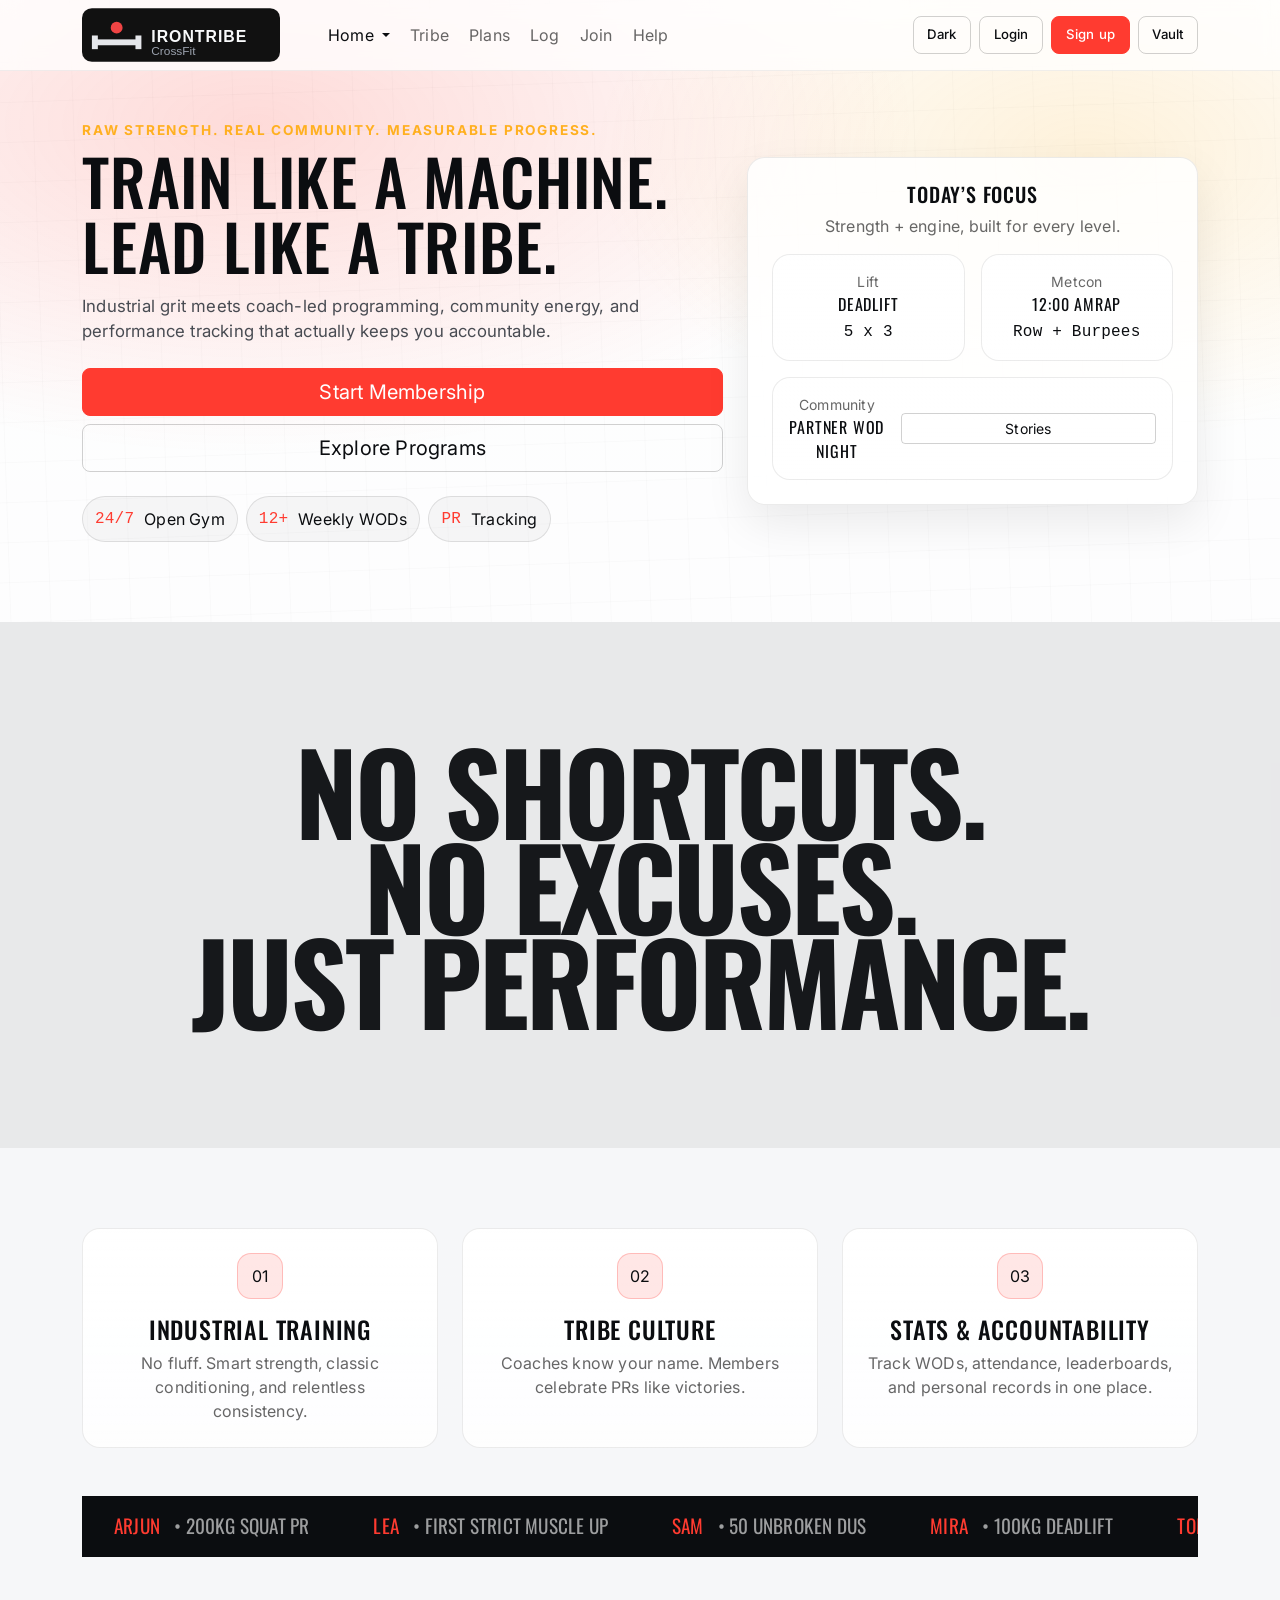
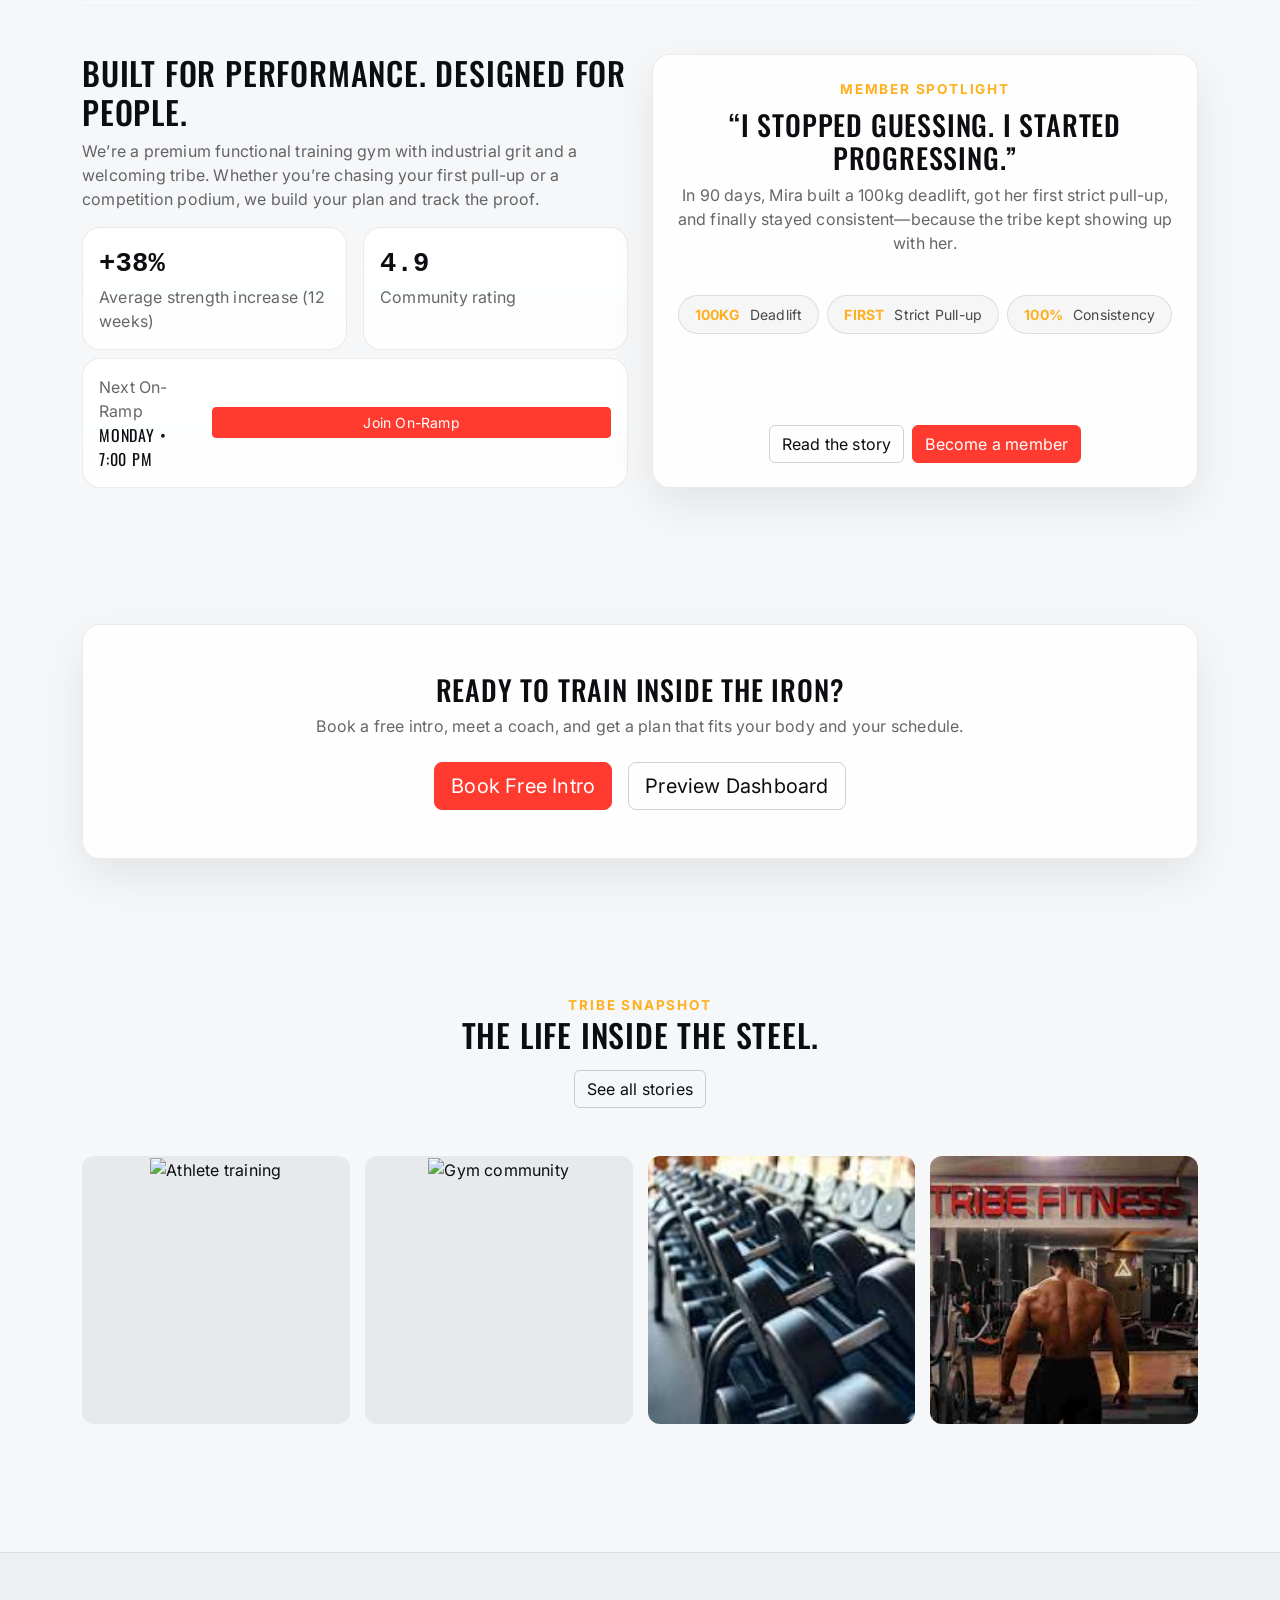
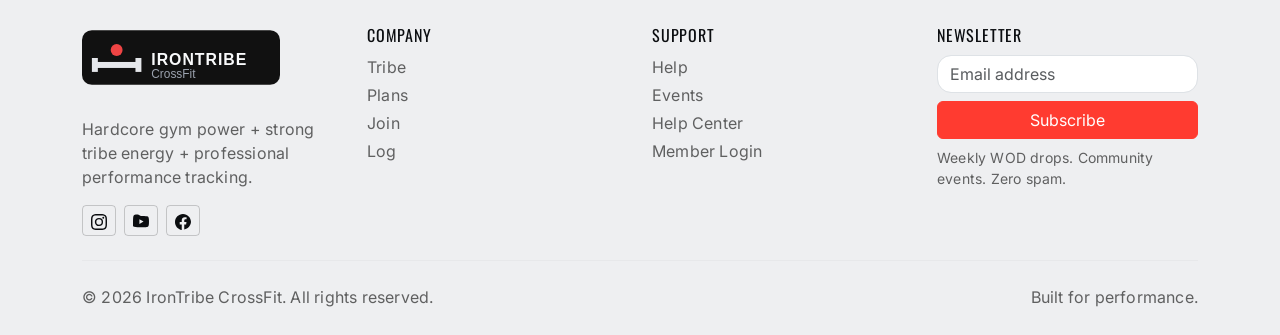
==== commit e0f36205: "clientUPD1" ====
--- a/index.html
+++ b/index.html
@@ -24,11 +24,11 @@
 
       <div class="d-flex align-items-center gap-2 ms-auto order-lg-2">
         <button id="themeToggle" class="btn btn-sm btn-ghost" type="button" aria-pressed="false">Dark</button>
-        <a class="btn btn-sm btn-ghost d-none d-md-inline-flex" href="login.html">Login</a>
-        <a class="btn btn-sm btn-brand d-none d-md-inline-flex" style="white-space: nowrap;" href="register.html">Sign
+        <a class="btn btn-sm btn-ghost d-none d-lg-inline-flex" href="login.html">Login</a>
+        <a class="btn btn-sm btn-brand d-none d-lg-inline-flex" style="white-space: nowrap;" href="register.html">Sign
           up</a>
-        <a class="btn btn-sm btn-ghost d-none d-md-inline-flex" href="dashboard.html">Vault</a>
-        <button class="navbar-toggler btn btn-sm btn-ghost" type="button" data-bs-toggle="offcanvas"
+        <a class="btn btn-sm btn-ghost d-none d-lg-inline-flex" href="dashboard.html">Vault</a>
+        <button class="navbar-toggler btn btn-sm btn-ghost d-lg-none" type="button" data-bs-toggle="offcanvas"
           data-bs-target="#offcanvasNav" aria-controls="offcanvasNav">
           Menu
         </button>
@@ -136,7 +136,7 @@
     </div>
   </header>
 
-  <section class="manifesto-section">
+  <section class="manifesto-section text-center">
     <div class="container-fluid px-0">
       <div class="manifesto-text">
         No Shortcuts.<br>
@@ -298,13 +298,13 @@
           </div>
         </div>
         <div class="gallery-item">
-          <img src="https://images.unsplash.com/photo-1526506118085-6078c9ef7841?w=800&q=80" alt="Equipment detail">
+          <img src="assets/images/eqpdetails.jfif" alt="Equipment detail">
           <div class="gallery-overlay">
             <span class="h-display">Industrial Grit</span>
           </div>
         </div>
         <div class="gallery-item">
-          <img src="https://images.unsplash.com/photo-1518611012118-29a8d63d681a?w=800&q=80" alt="After workout">
+          <img src="assets/images/tribe.jfif" alt="After workout">
           <div class="gallery-overlay">
             <span class="h-display">Tribe Honor</span>
           </div>
--- a/assets/css/style.css
+++ b/assets/css/style.css
@@ -68,6 +68,11 @@
 
 .navbar {
   backdrop-filter: blur(10px);
+  padding: 0;
+}
+
+.navbar-brand {
+  padding: 0;
 }
 
 .navbar-brand img,
@@ -337,9 +342,12 @@
 
 /* Keep white text on brand buttons and elements that should stay white */
 html[data-bs-theme="light"] .btn-brand .text-white,
-html[data-bs-theme="light"] .btn-brand,
+html[data-bs-theme="light"] .btn-brand {
+  color: #fff !important;
+}
+
 html[data-bs-theme="light"] .badge-metric .mono {
-  color: #fff !important;
+  color: var(--brand) !important;
 }
 
 .text-brand-2 {
@@ -376,6 +384,30 @@
 html[data-bs-theme="light"] .card-industrial {
   border: 1px solid rgba(0, 0, 0, .08);
   background: linear-gradient(180deg, rgba(255, 255, 255, .95), rgba(255, 255, 255, .85));
+}
+
+.card-image-wrap {
+  aspect-ratio: 16/9;
+  overflow: hidden;
+}
+
+.card-image-wrap img {
+  width: 100%;
+  height: 100%;
+  object-fit: cover;
+  transition: transform 0.4s ease;
+}
+
+.card-industrial:hover .card-image-wrap img {
+  transform: scale(1.05);
+}
+
+.card-industrial {
+  transition: border-color 0.3s ease, transform 0.3s ease;
+}
+
+.card-industrial:hover {
+  border-color: rgba(255, 59, 48, 0.4) !important;
 }
 
 .icon-chip {
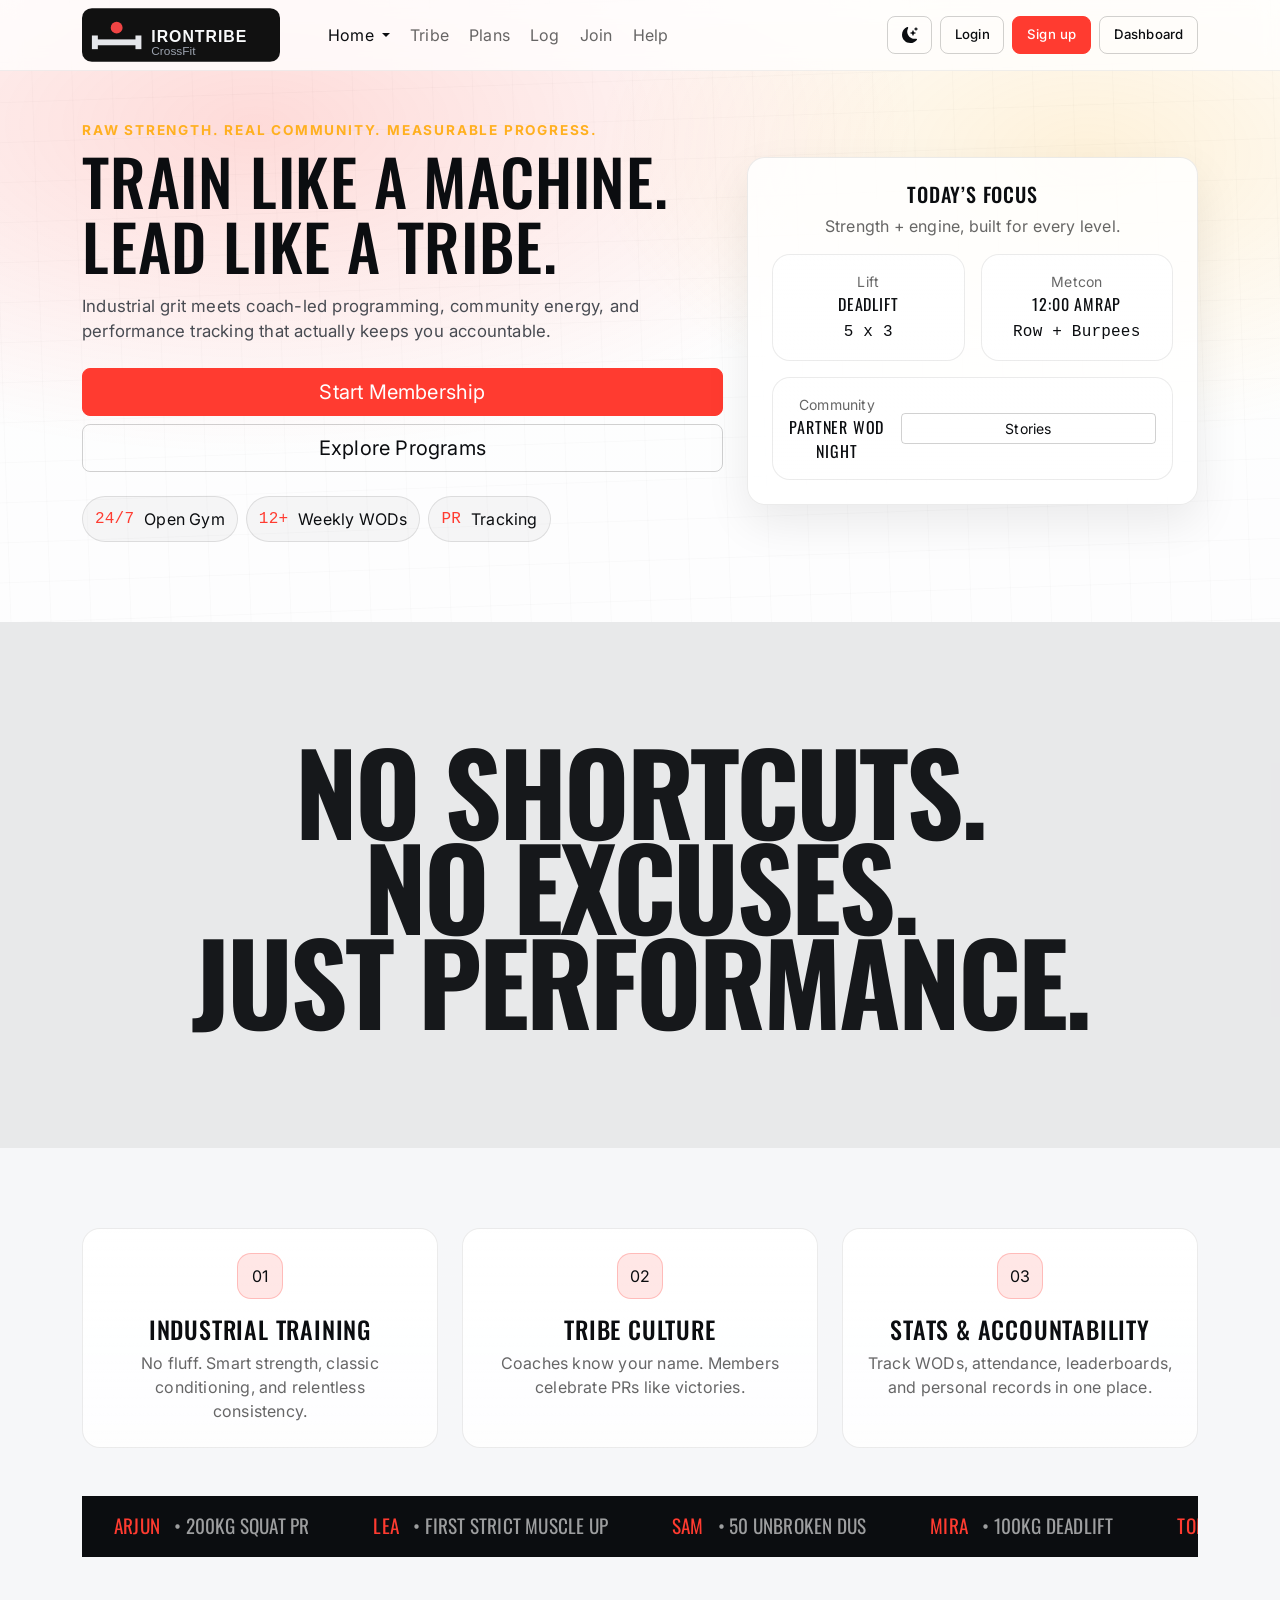
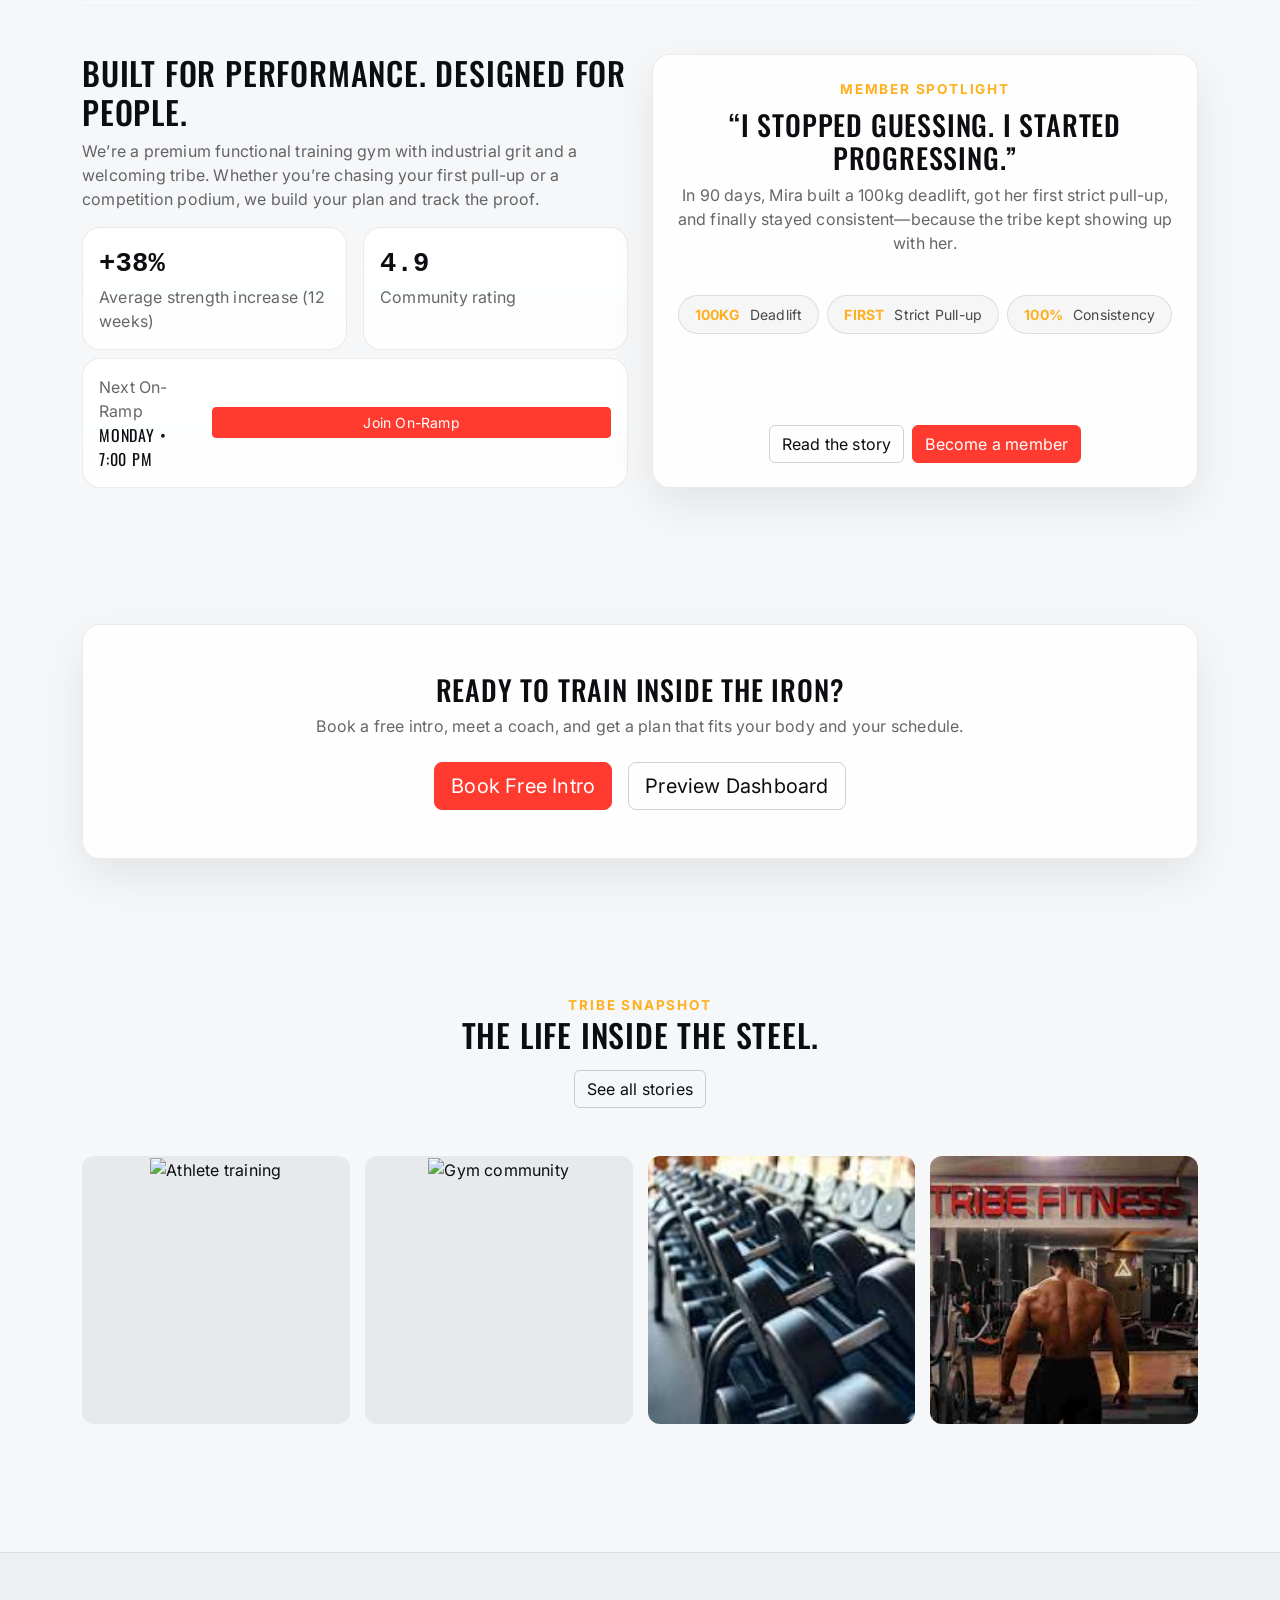
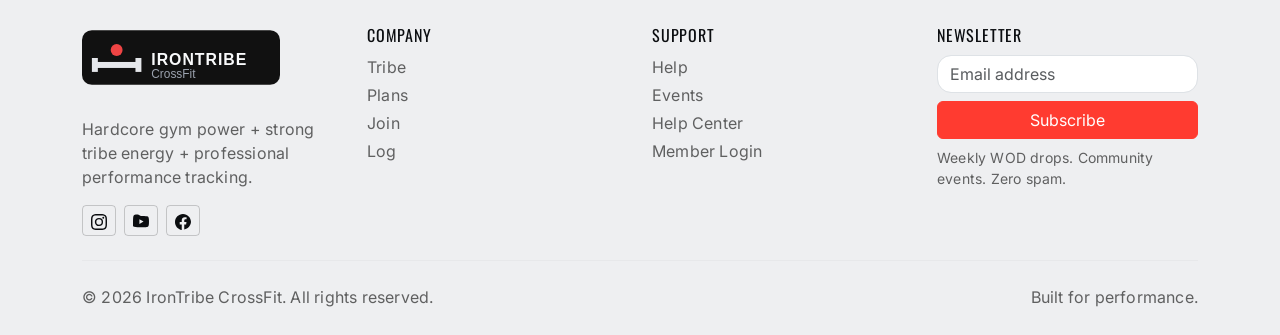
==== commit 71d67c14: "themedash" ====
--- a/index.html
+++ b/index.html
@@ -23,11 +23,11 @@
       </a>
 
       <div class="d-flex align-items-center gap-2 ms-auto order-lg-2">
-        <button id="themeToggle" class="btn btn-sm btn-ghost" type="button" aria-pressed="false">Dark</button>
+        <button id="themeToggle" class="btn btn-sm btn-ghost" type="button" aria-label="Toggle theme" aria-pressed="false"></button>
         <a class="btn btn-sm btn-ghost d-none d-lg-inline-flex" href="login.html">Login</a>
         <a class="btn btn-sm btn-brand d-none d-lg-inline-flex" style="white-space: nowrap;" href="register.html">Sign
           up</a>
-        <a class="btn btn-sm btn-ghost d-none d-lg-inline-flex" href="dashboard.html">Vault</a>
+        <a class="btn btn-sm btn-ghost d-none d-lg-inline-flex" href="dashboard.html">Dashboard</a>
         <button class="navbar-toggler btn btn-sm btn-ghost d-lg-none" type="button" data-bs-toggle="offcanvas"
           data-bs-target="#offcanvasNav" aria-controls="offcanvasNav">
           Menu
@@ -75,7 +75,7 @@
       <div class="d-grid gap-2">
         <a class="btn btn-ghost" href="login.html">Login</a>
         <a class="btn btn-brand" href="register.html">Sign up</a>
-        <a class="btn btn-ghost" href="dashboard.html">Vault</a>
+        <a class="btn btn-ghost" href="dashboard.html">Dashboard</a>
       </div>
     </div>
   </div>
--- a/assets/css/style.css
+++ b/assets/css/style.css
@@ -51,10 +51,11 @@
 }
 
 .auth-logo {
-  height: 80px;
-  width: auto;
+  height: 70px;
+  width: 198px;
+  object-fit: contain;
   display: block;
-  margin: 0 auto 30px;
+  margin: 0 auto 24px;
   transition: transform 0.3s ease;
 }
 
@@ -88,7 +89,8 @@
 @media (max-width: 768px) {
 
   .navbar-brand img,
-  .footer-logo-card img {
+  .footer-logo-card img,
+  .auth-logo {
     height: 56px;
     width: 160px;
   }
@@ -97,7 +99,8 @@
 @media (max-width: 480px) {
 
   .navbar-brand img,
-  .footer-logo-card img {
+  .footer-logo-card img,
+  .auth-logo {
     height: 46px;
     width: 130px;
   }
@@ -153,7 +156,8 @@
     gap: 0.25rem !important;
   }
 
-  .navbar-brand img {
+  .navbar-brand img,
+  .auth-logo {
     height: 46px;
     width: 130px;
   }
